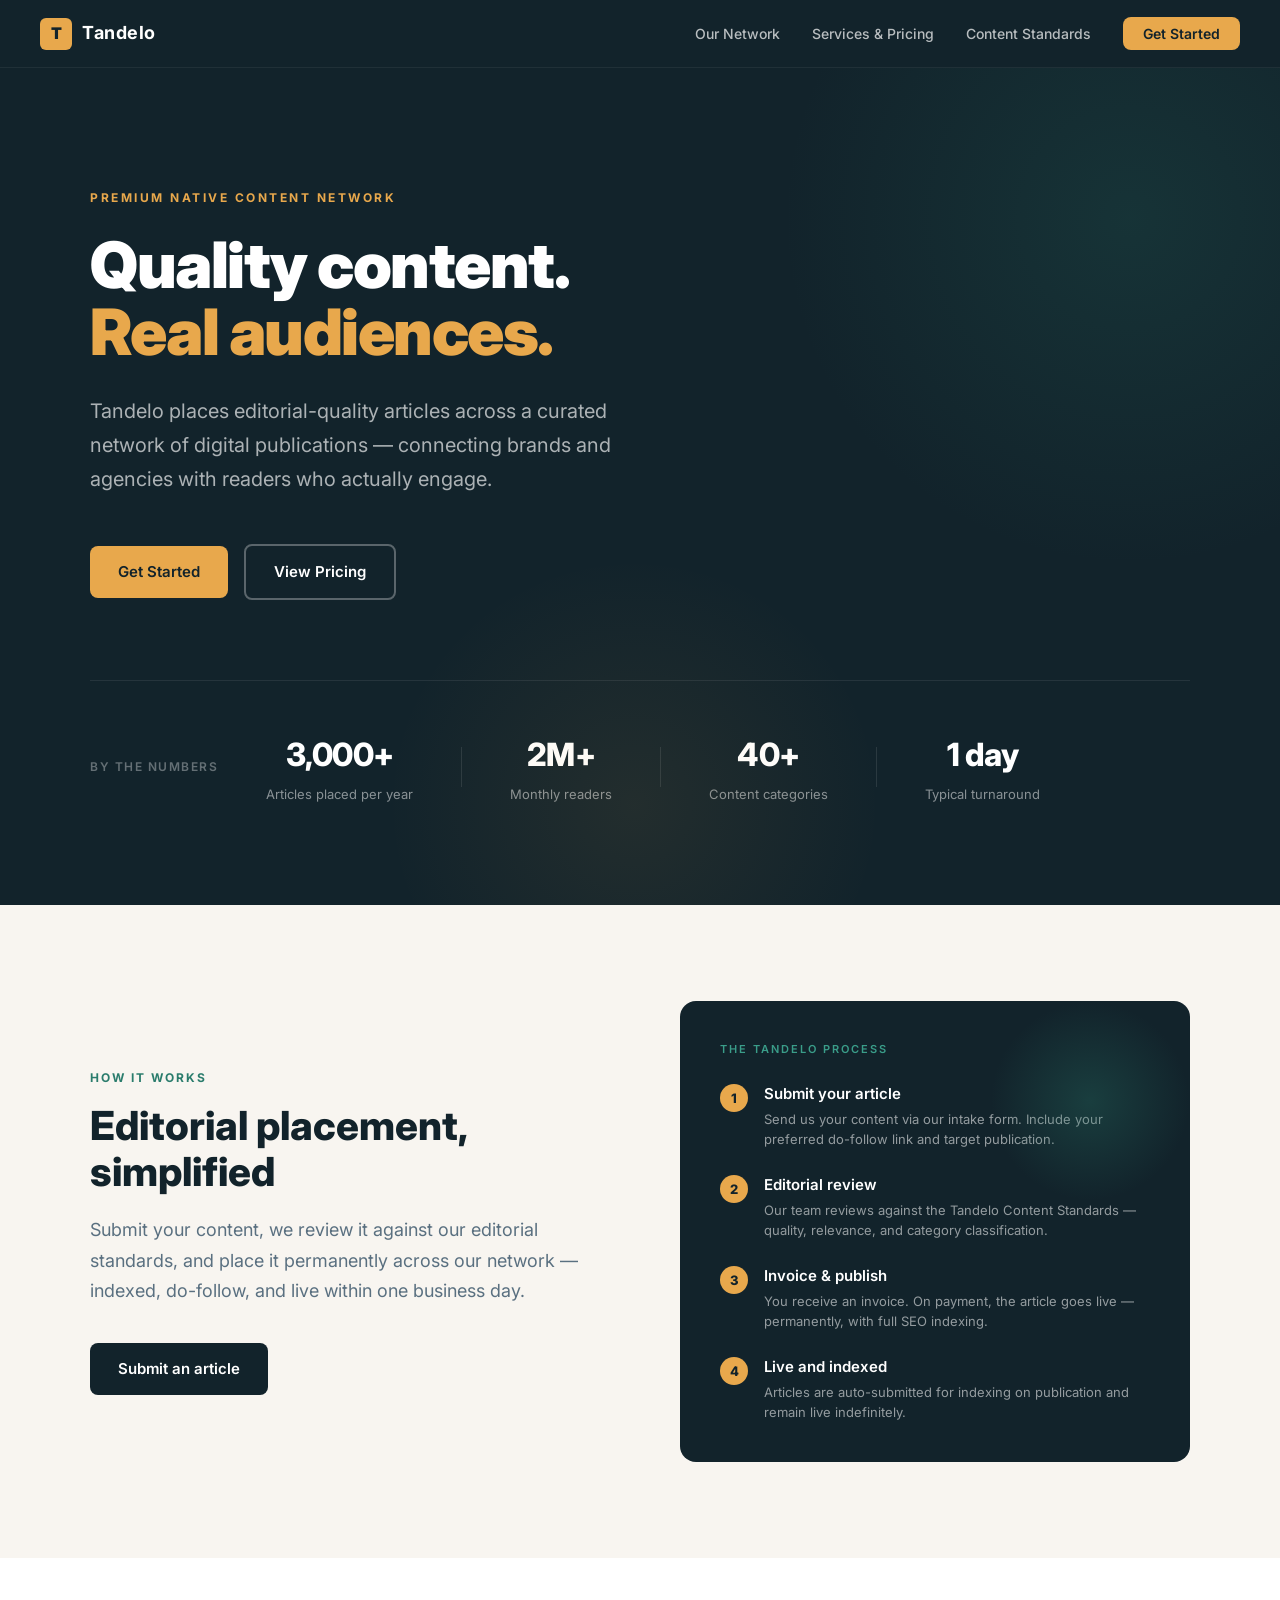
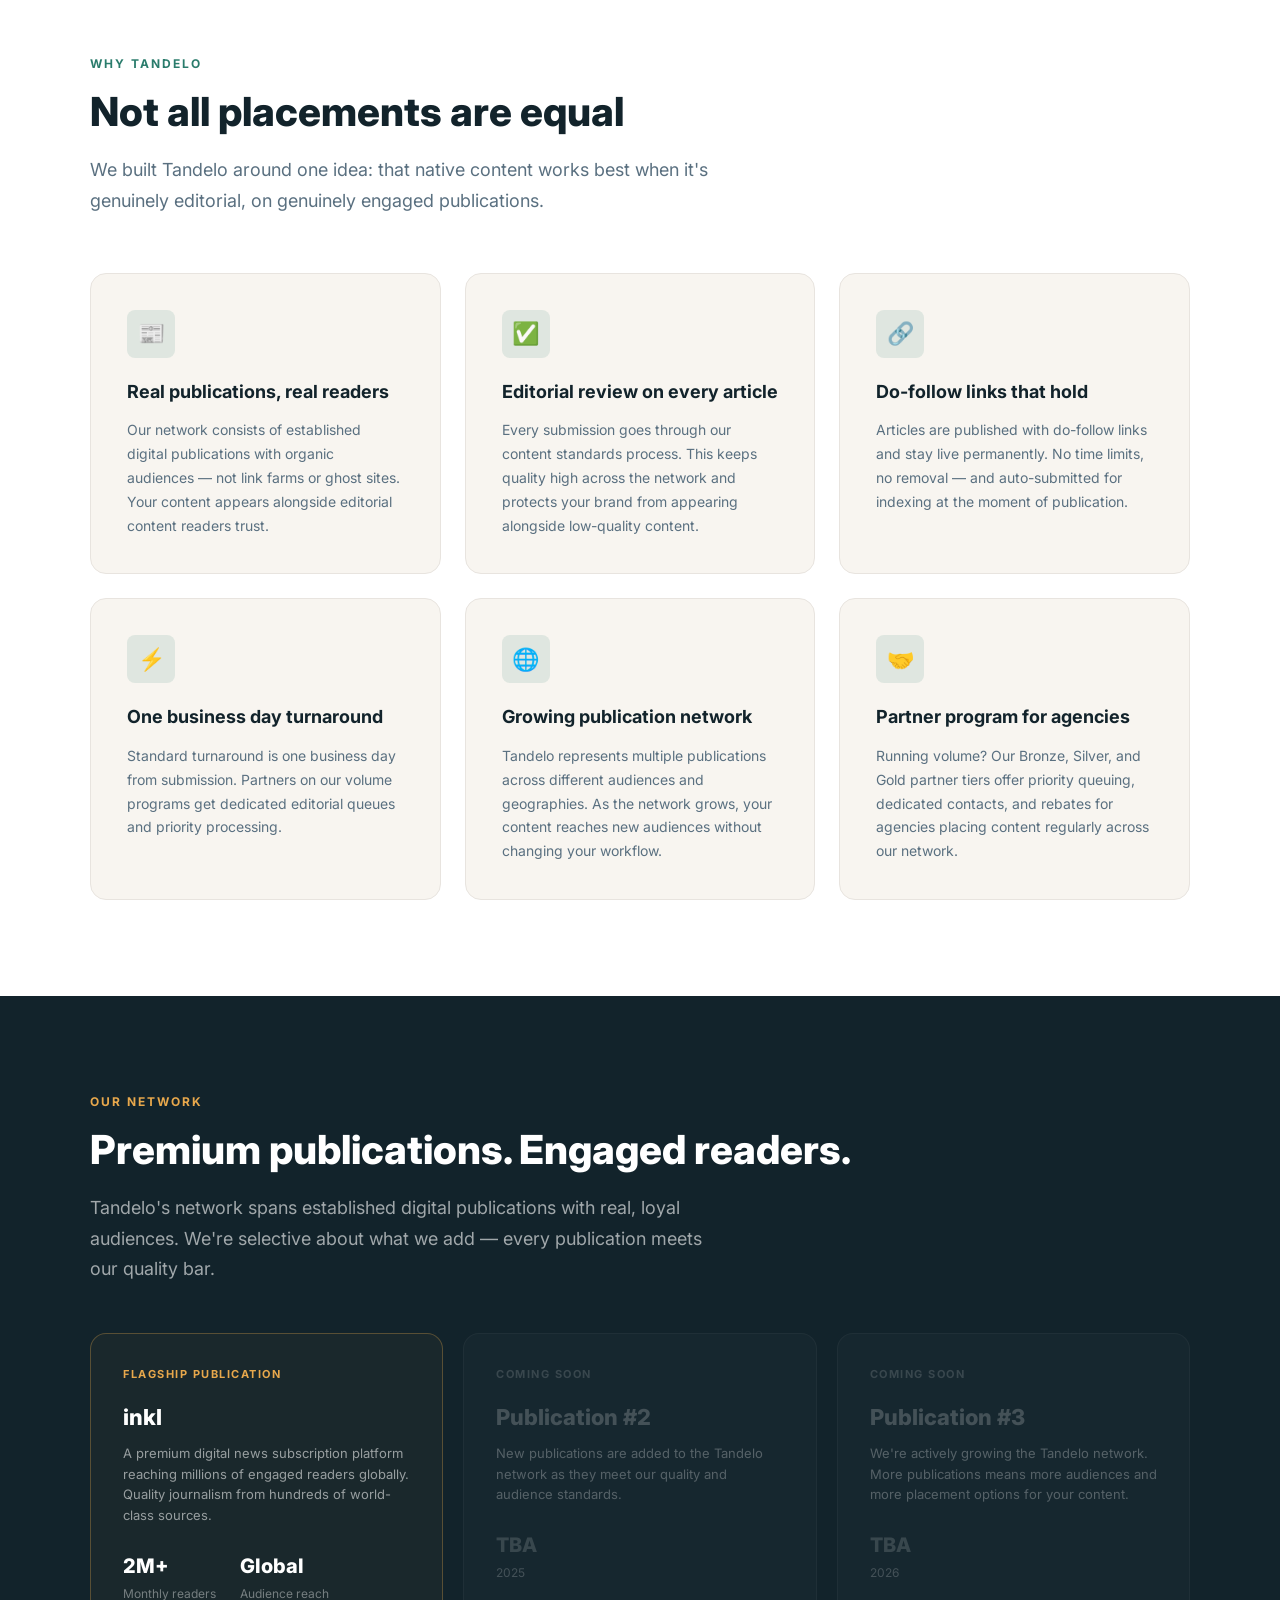
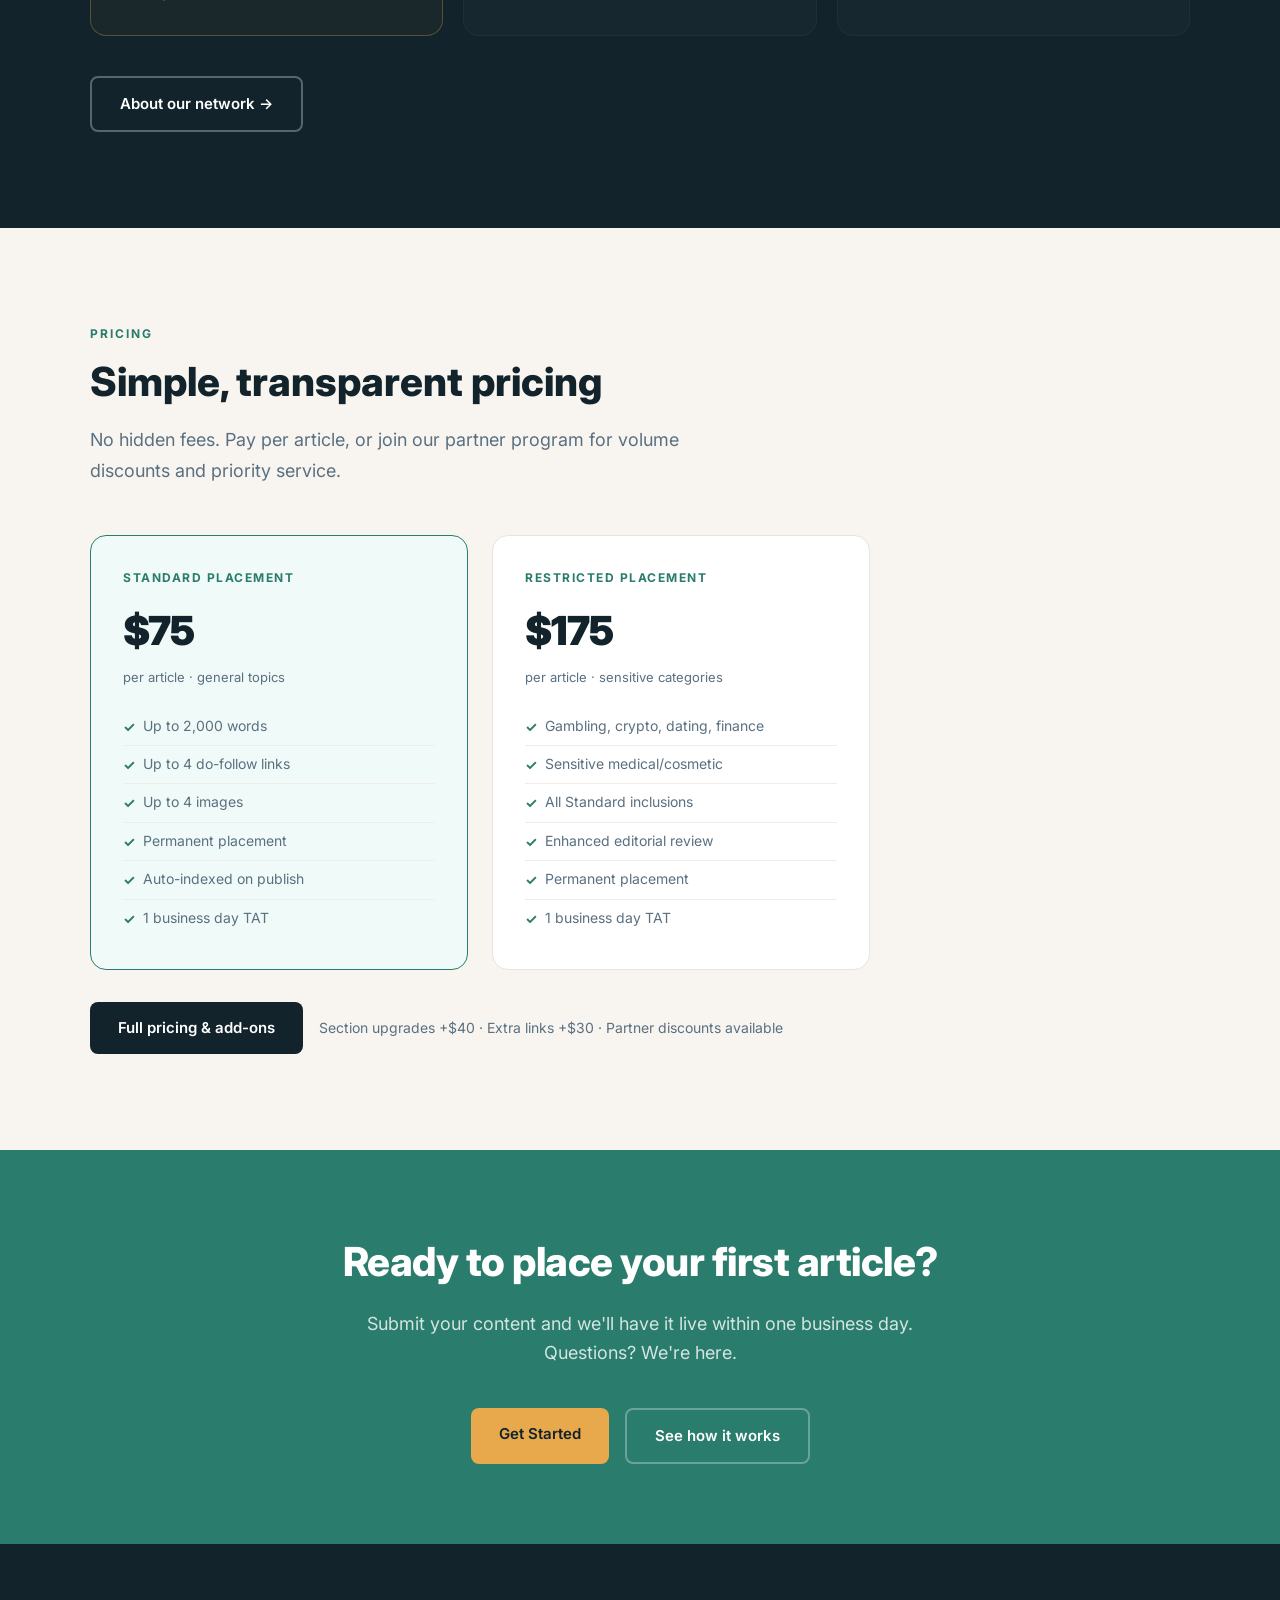
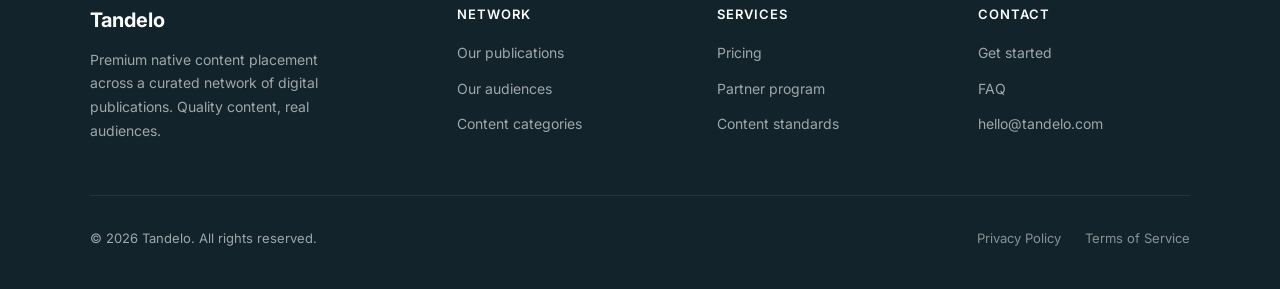
==== index.html @ 4e2fd068 "Initial Tandelo site build" ====
<!DOCTYPE html>
<html lang="en">
<head>
  <meta charset="UTF-8">
  <meta name="viewport" content="width=device-width, initial-scale=1.0">
  <title>Tandelo — Premium Native Content Placement</title>
  <meta name="description" content="Tandelo places quality editorial content across a network of premium digital publications. Reach real, engaged readers.">
  <link rel="stylesheet" href="_shared.css">
  <style>
    /* HERO */
    .hero {
      background: var(--dark);
      padding: 120px 80px 100px;
      position: relative;
      overflow: hidden;
    }
    .hero::before {
      content: '';
      position: absolute;
      top: -200px;
      right: -200px;
      width: 700px;
      height: 700px;
      background: radial-gradient(circle, rgba(42,124,108,0.18) 0%, transparent 70%);
      pointer-events: none;
    }
    .hero::after {
      content: '';
      position: absolute;
      bottom: -150px;
      left: 30%;
      width: 500px;
      height: 500px;
      background: radial-gradient(circle, rgba(232,168,76,0.08) 0%, transparent 70%);
      pointer-events: none;
    }
    .hero-inner {
      max-width: 1100px;
      margin: 0 auto;
      position: relative;
    }
    .hero-label {
      font-size: 12px;
      font-weight: 700;
      text-transform: uppercase;
      letter-spacing: 2.5px;
      color: var(--gold);
      margin-bottom: 24px;
    }
    .hero-headline {
      font-size: 64px;
      font-weight: 900;
      line-height: 1.05;
      color: var(--white);
      max-width: 800px;
      margin-bottom: 28px;
      letter-spacing: -1.5px;
    }
    .hero-headline em {
      font-style: normal;
      color: var(--gold);
    }
    .hero-sub {
      font-size: 20px;
      color: rgba(255,255,255,0.65);
      max-width: 580px;
      line-height: 1.7;
      margin-bottom: 48px;
    }
    .hero-actions {
      display: flex;
      gap: 16px;
      align-items: center;
      flex-wrap: wrap;
    }
    .hero-trust {
      margin-top: 80px;
      padding-top: 48px;
      border-top: 1px solid rgba(255,255,255,0.08);
      display: flex;
      align-items: center;
      gap: 48px;
      flex-wrap: wrap;
    }
    .hero-trust-label {
      font-size: 12px;
      text-transform: uppercase;
      letter-spacing: 1.5px;
      color: rgba(255,255,255,0.35);
      font-weight: 600;
      white-space: nowrap;
    }
    .hero-stat {
      text-align: center;
    }
    .hero-stat-num {
      font-size: 32px;
      font-weight: 800;
      color: var(--white);
      letter-spacing: -0.5px;
    }
    .hero-stat-label {
      font-size: 13px;
      color: rgba(255,255,255,0.5);
      margin-top: 4px;
    }
    .stat-divider {
      width: 1px;
      height: 40px;
      background: rgba(255,255,255,0.1);
    }

    /* PROPOSITION */
    .proposition {
      background: var(--off-white);
      padding: 96px 80px;
    }
    .proposition-inner {
      max-width: 1100px;
      margin: 0 auto;
      display: grid;
      grid-template-columns: 1fr 1fr;
      gap: 80px;
      align-items: center;
    }
    .prop-visual {
      background: var(--dark);
      border-radius: var(--radius-lg);
      padding: 40px;
      position: relative;
      overflow: hidden;
    }
    .prop-visual::before {
      content: '';
      position: absolute;
      top: 0; right: 0;
      width: 200px; height: 200px;
      background: radial-gradient(circle, rgba(42,124,108,0.3) 0%, transparent 70%);
    }
    .prop-visual-label {
      font-size: 11px;
      text-transform: uppercase;
      letter-spacing: 2px;
      color: var(--teal-light);
      font-weight: 600;
      margin-bottom: 24px;
    }
    .prop-step {
      display: flex;
      gap: 16px;
      align-items: flex-start;
      margin-bottom: 24px;
    }
    .prop-step:last-child { margin-bottom: 0; }
    .prop-step-num {
      width: 28px;
      height: 28px;
      background: var(--gold);
      color: var(--dark);
      border-radius: 50%;
      display: flex;
      align-items: center;
      justify-content: center;
      font-size: 13px;
      font-weight: 800;
      flex-shrink: 0;
      margin-top: 2px;
    }
    .prop-step-title {
      font-weight: 600;
      color: var(--white);
      font-size: 15px;
      margin-bottom: 4px;
    }
    .prop-step-desc {
      font-size: 13px;
      color: rgba(255,255,255,0.55);
      line-height: 1.5;
    }

    /* PILLARS */
    .pillars { background: var(--white); padding: 96px 80px; }
    .pillars-inner { max-width: 1100px; margin: 0 auto; }
    .pillars-grid {
      display: grid;
      grid-template-columns: repeat(3, 1fr);
      gap: 24px;
      margin-top: 56px;
    }
    .pillar-card {
      background: var(--off-white);
      border-radius: var(--radius-lg);
      padding: 36px;
      border: 1px solid #e8e4df;
    }
    .pillar-icon {
      width: 48px;
      height: 48px;
      background: rgba(42,124,108,0.12);
      border-radius: var(--radius);
      display: flex;
      align-items: center;
      justify-content: center;
      font-size: 22px;
      margin-bottom: 20px;
    }
    .pillar-title {
      font-weight: 700;
      font-size: 18px;
      color: var(--dark);
      margin-bottom: 12px;
    }
    .pillar-desc {
      font-size: 14px;
      color: var(--text-muted);
      line-height: 1.7;
    }

    /* NETWORK PREVIEW */
    .network-preview { background: var(--dark); padding: 96px 80px; }
    .network-preview-inner { max-width: 1100px; margin: 0 auto; }
    .network-preview .section-title { color: var(--white); }
    .network-preview .section-subtitle { color: rgba(255,255,255,0.6); }
    .network-preview .section-label { color: var(--gold); }
    .pub-cards {
      display: grid;
      grid-template-columns: repeat(3, 1fr);
      gap: 20px;
      margin-top: 48px;
    }
    .pub-card {
      background: rgba(255,255,255,0.04);
      border: 1px solid rgba(255,255,255,0.08);
      border-radius: var(--radius-lg);
      padding: 32px;
      transition: all 0.2s;
    }
    .pub-card:hover {
      background: rgba(255,255,255,0.07);
      border-color: rgba(255,255,255,0.15);
    }
    .pub-card.flagship {
      border-color: rgba(232,168,76,0.3);
      background: rgba(232,168,76,0.04);
    }
    .pub-flag {
      font-size: 11px;
      text-transform: uppercase;
      letter-spacing: 1.5px;
      font-weight: 700;
      color: var(--gold);
      margin-bottom: 16px;
    }
    .pub-name {
      font-size: 22px;
      font-weight: 800;
      color: var(--white);
      margin-bottom: 8px;
    }
    .pub-desc {
      font-size: 13px;
      color: rgba(255,255,255,0.55);
      line-height: 1.6;
      margin-bottom: 24px;
    }
    .pub-stats {
      display: flex;
      gap: 24px;
    }
    .pub-stat-num {
      font-size: 20px;
      font-weight: 800;
      color: var(--white);
    }
    .pub-stat-label {
      font-size: 12px;
      color: rgba(255,255,255,0.4);
      margin-top: 2px;
    }
    .pub-card.coming-soon {
      opacity: 0.5;
      cursor: default;
    }
    .pub-card.coming-soon:hover {
      background: rgba(255,255,255,0.04);
      border-color: rgba(255,255,255,0.08);
    }

    /* PRICING TEASER */
    .pricing-teaser { background: var(--off-white); padding: 96px 80px; }
    .pricing-teaser-inner { max-width: 1100px; margin: 0 auto; }
    .pricing-tiers {
      display: grid;
      grid-template-columns: repeat(2, 1fr);
      gap: 24px;
      margin-top: 48px;
      max-width: 780px;
    }
    .pricing-card {
      background: var(--white);
      border: 1px solid #e8e4df;
      border-radius: var(--radius-lg);
      padding: 32px;
    }
    .pricing-card.featured {
      border-color: var(--teal);
      background: #f0faf8;
    }
    .pricing-card-label {
      font-size: 12px;
      font-weight: 700;
      text-transform: uppercase;
      letter-spacing: 1.5px;
      color: var(--teal);
      margin-bottom: 12px;
    }
    .pricing-card.featured .pricing-card-label { color: var(--teal); }
    .pricing-price {
      font-size: 40px;
      font-weight: 900;
      color: var(--dark);
      letter-spacing: -1px;
      margin-bottom: 4px;
    }
    .pricing-price-note {
      font-size: 13px;
      color: var(--text-muted);
      margin-bottom: 20px;
    }
    .pricing-features { list-style: none; }
    .pricing-features li {
      font-size: 14px;
      color: var(--text-muted);
      padding: 7px 0;
      border-bottom: 1px solid #f0ede8;
      display: flex;
      gap: 8px;
      align-items: flex-start;
    }
    .pricing-features li:last-child { border-bottom: none; }
    .pricing-features li::before {
      content: '✓';
      color: var(--teal);
      font-weight: 700;
      flex-shrink: 0;
      margin-top: 1px;
    }

    /* CTA */
    .cta-band {
      background: var(--teal);
      padding: 80px;
      text-align: center;
    }
    .cta-band-inner { max-width: 640px; margin: 0 auto; }
    .cta-band h2 {
      font-size: 40px;
      font-weight: 800;
      color: var(--white);
      margin-bottom: 16px;
      letter-spacing: -0.5px;
    }
    .cta-band p {
      font-size: 18px;
      color: rgba(255,255,255,0.8);
      margin-bottom: 40px;
      line-height: 1.6;
    }
    .cta-band-actions { display: flex; gap: 16px; justify-content: center; flex-wrap: wrap; }

    @media (max-width: 900px) {
      .hero { padding: 80px 24px 60px; }
      .hero-headline { font-size: 40px; }
      .proposition-inner { grid-template-columns: 1fr; }
      .pillars-grid { grid-template-columns: 1fr; }
      .pub-cards { grid-template-columns: 1fr; }
      .pricing-tiers { grid-template-columns: 1fr; max-width: 100%; }
      .cta-band { padding: 60px 24px; }
      .hero-trust { gap: 24px; }
    }
  </style>
</head>
<body>

<nav>
  <a href="index.html" class="nav-logo">
    <div class="nav-logo-mark">T</div>
    <span class="nav-logo-text">Tandelo</span>
  </a>
  <ul class="nav-links">
    <li><a href="network.html">Our Network</a></li>
    <li><a href="services.html">Services & Pricing</a></li>
    <li><a href="standards.html">Content Standards</a></li>
    <li><a href="contact.html" class="nav-cta">Get Started</a></li>
  </ul>
</nav>

<!-- HERO -->
<section class="hero">
  <div class="hero-inner">
    <div class="hero-label">Premium Native Content Network</div>
    <h1 class="hero-headline">
      Quality content.<br><em>Real audiences.</em>
    </h1>
    <p class="hero-sub">
      Tandelo places editorial-quality articles across a curated network of digital publications — connecting brands and agencies with readers who actually engage.
    </p>
    <div class="hero-actions">
      <a href="contact.html" class="btn btn-primary">Get Started</a>
      <a href="services.html" class="btn btn-outline">View Pricing</a>
    </div>

    <div class="hero-trust">
      <span class="hero-trust-label">By the numbers</span>
      <div class="hero-stat">
        <div class="hero-stat-num">3,000+</div>
        <div class="hero-stat-label">Articles placed per year</div>
      </div>
      <div class="stat-divider"></div>
      <div class="hero-stat">
        <div class="hero-stat-num">2M+</div>
        <div class="hero-stat-label">Monthly readers</div>
      </div>
      <div class="stat-divider"></div>
      <div class="hero-stat">
        <div class="hero-stat-num">40+</div>
        <div class="hero-stat-label">Content categories</div>
      </div>
      <div class="stat-divider"></div>
      <div class="hero-stat">
        <div class="hero-stat-num">1 day</div>
        <div class="hero-stat-label">Typical turnaround</div>
      </div>
    </div>
  </div>
</section>

<!-- HOW IT WORKS -->
<section class="proposition">
  <div class="proposition-inner">
    <div>
      <div class="section-label">How it works</div>
      <h2 class="section-title">Editorial placement, simplified</h2>
      <p class="section-subtitle">
        Submit your content, we review it against our editorial standards, and place it permanently across our network — indexed, do-follow, and live within one business day.
      </p>
      <div style="margin-top: 36px;">
        <a href="contact.html" class="btn btn-dark">Submit an article</a>
      </div>
    </div>
    <div class="prop-visual">
      <div class="prop-visual-label">The Tandelo process</div>
      <div class="prop-step">
        <div class="prop-step-num">1</div>
        <div>
          <div class="prop-step-title">Submit your article</div>
          <div class="prop-step-desc">Send us your content via our intake form. Include your preferred do-follow link and target publication.</div>
        </div>
      </div>
      <div class="prop-step">
        <div class="prop-step-num">2</div>
        <div>
          <div class="prop-step-title">Editorial review</div>
          <div class="prop-step-desc">Our team reviews against the Tandelo Content Standards — quality, relevance, and category classification.</div>
        </div>
      </div>
      <div class="prop-step">
        <div class="prop-step-num">3</div>
        <div>
          <div class="prop-step-title">Invoice & publish</div>
          <div class="prop-step-desc">You receive an invoice. On payment, the article goes live — permanently, with full SEO indexing.</div>
        </div>
      </div>
      <div class="prop-step">
        <div class="prop-step-num">4</div>
        <div>
          <div class="prop-step-title">Live and indexed</div>
          <div class="prop-step-desc">Articles are auto-submitted for indexing on publication and remain live indefinitely.</div>
        </div>
      </div>
    </div>
  </div>
</section>

<!-- PILLARS -->
<section class="pillars">
  <div class="pillars-inner">
    <div class="section-label">Why Tandelo</div>
    <h2 class="section-title">Not all placements are equal</h2>
    <p class="section-subtitle">We built Tandelo around one idea: that native content works best when it's genuinely editorial, on genuinely engaged publications.</p>
    <div class="pillars-grid">
      <div class="pillar-card">
        <div class="pillar-icon">📰</div>
        <div class="pillar-title">Real publications, real readers</div>
        <p class="pillar-desc">Our network consists of established digital publications with organic audiences — not link farms or ghost sites. Your content appears alongside editorial content readers trust.</p>
      </div>
      <div class="pillar-card">
        <div class="pillar-icon">✅</div>
        <div class="pillar-title">Editorial review on every article</div>
        <p class="pillar-desc">Every submission goes through our content standards process. This keeps quality high across the network and protects your brand from appearing alongside low-quality content.</p>
      </div>
      <div class="pillar-card">
        <div class="pillar-icon">🔗</div>
        <div class="pillar-title">Do-follow links that hold</div>
        <p class="pillar-desc">Articles are published with do-follow links and stay live permanently. No time limits, no removal — and auto-submitted for indexing at the moment of publication.</p>
      </div>
      <div class="pillar-card">
        <div class="pillar-icon">⚡</div>
        <div class="pillar-title">One business day turnaround</div>
        <p class="pillar-desc">Standard turnaround is one business day from submission. Partners on our volume programs get dedicated editorial queues and priority processing.</p>
      </div>
      <div class="pillar-card">
        <div class="pillar-icon">🌐</div>
        <div class="pillar-title">Growing publication network</div>
        <p class="pillar-desc">Tandelo represents multiple publications across different audiences and geographies. As the network grows, your content reaches new audiences without changing your workflow.</p>
      </div>
      <div class="pillar-card">
        <div class="pillar-icon">🤝</div>
        <div class="pillar-title">Partner program for agencies</div>
        <p class="pillar-desc">Running volume? Our Bronze, Silver, and Gold partner tiers offer priority queuing, dedicated contacts, and rebates for agencies placing content regularly across our network.</p>
      </div>
    </div>
  </div>
</section>

<!-- NETWORK PREVIEW -->
<section class="network-preview">
  <div class="network-preview-inner">
    <div class="section-label">Our Network</div>
    <h2 class="section-title">Premium publications. Engaged readers.</h2>
    <p class="section-subtitle">Tandelo's network spans established digital publications with real, loyal audiences. We're selective about what we add — every publication meets our quality bar.</p>
    <div class="pub-cards">
      <div class="pub-card flagship">
        <div class="pub-flag">Flagship publication</div>
        <div class="pub-name">inkl</div>
        <p class="pub-desc">A premium digital news subscription platform reaching millions of engaged readers globally. Quality journalism from hundreds of world-class sources.</p>
        <div class="pub-stats">
          <div>
            <div class="pub-stat-num">2M+</div>
            <div class="pub-stat-label">Monthly readers</div>
          </div>
          <div>
            <div class="pub-stat-num">Global</div>
            <div class="pub-stat-label">Audience reach</div>
          </div>
        </div>
      </div>
      <div class="pub-card coming-soon">
        <div class="pub-flag" style="color: rgba(255,255,255,0.3);">Coming soon</div>
        <div class="pub-name" style="color: rgba(255,255,255,0.4);">Publication #2</div>
        <p class="pub-desc">New publications are added to the Tandelo network as they meet our quality and audience standards.</p>
        <div class="pub-stats">
          <div>
            <div class="pub-stat-num" style="color: rgba(255,255,255,0.3);">TBA</div>
            <div class="pub-stat-label">2025</div>
          </div>
        </div>
      </div>
      <div class="pub-card coming-soon">
        <div class="pub-flag" style="color: rgba(255,255,255,0.3);">Coming soon</div>
        <div class="pub-name" style="color: rgba(255,255,255,0.4);">Publication #3</div>
        <p class="pub-desc">We're actively growing the Tandelo network. More publications means more audiences and more placement options for your content.</p>
        <div class="pub-stats">
          <div>
            <div class="pub-stat-num" style="color: rgba(255,255,255,0.3);">TBA</div>
            <div class="pub-stat-label">2026</div>
          </div>
        </div>
      </div>
    </div>
    <div style="margin-top: 40px;">
      <a href="network.html" class="btn btn-outline">About our network →</a>
    </div>
  </div>
</section>

<!-- PRICING TEASER -->
<section class="pricing-teaser">
  <div class="pricing-teaser-inner">
    <div class="section-label">Pricing</div>
    <h2 class="section-title">Simple, transparent pricing</h2>
    <p class="section-subtitle">No hidden fees. Pay per article, or join our partner program for volume discounts and priority service.</p>
    <div class="pricing-tiers">
      <div class="pricing-card featured">
        <div class="pricing-card-label">Standard placement</div>
        <div class="pricing-price">$75</div>
        <div class="pricing-price-note">per article · general topics</div>
        <ul class="pricing-features">
          <li>Up to 2,000 words</li>
          <li>Up to 4 do-follow links</li>
          <li>Up to 4 images</li>
          <li>Permanent placement</li>
          <li>Auto-indexed on publish</li>
          <li>1 business day TAT</li>
        </ul>
      </div>
      <div class="pricing-card">
        <div class="pricing-card-label">Restricted placement</div>
        <div class="pricing-price">$175</div>
        <div class="pricing-price-note">per article · sensitive categories</div>
        <ul class="pricing-features">
          <li>Gambling, crypto, dating, finance</li>
          <li>Sensitive medical/cosmetic</li>
          <li>All Standard inclusions</li>
          <li>Enhanced editorial review</li>
          <li>Permanent placement</li>
          <li>1 business day TAT</li>
        </ul>
      </div>
    </div>
    <div style="margin-top: 32px; display: flex; gap: 16px; align-items: center; flex-wrap: wrap;">
      <a href="services.html" class="btn btn-dark">Full pricing & add-ons</a>
      <span style="font-size: 14px; color: var(--text-muted);">Section upgrades +$40 · Extra links +$30 · Partner discounts available</span>
    </div>
  </div>
</section>

<!-- CTA -->
<section class="cta-band">
  <div class="cta-band-inner">
    <h2>Ready to place your first article?</h2>
    <p>Submit your content and we'll have it live within one business day. Questions? We're here.</p>
    <div class="cta-band-actions">
      <a href="contact.html" class="btn btn-primary">Get Started</a>
      <a href="services.html" class="btn btn-outline">See how it works</a>
    </div>
  </div>
</section>

<footer>
  <div class="footer-inner">
    <div>
      <div class="footer-brand-name">Tandelo</div>
      <p class="footer-brand-desc">Premium native content placement across a curated network of digital publications. Quality content, real audiences.</p>
    </div>
    <div class="footer-col">
      <h4>Network</h4>
      <ul>
        <li><a href="network.html">Our publications</a></li>
        <li><a href="network.html#audiences">Our audiences</a></li>
        <li><a href="network.html#categories">Content categories</a></li>
      </ul>
    </div>
    <div class="footer-col">
      <h4>Services</h4>
      <ul>
        <li><a href="services.html">Pricing</a></li>
        <li><a href="services.html#partners">Partner program</a></li>
        <li><a href="standards.html">Content standards</a></li>
      </ul>
    </div>
    <div class="footer-col">
      <h4>Contact</h4>
      <ul>
        <li><a href="contact.html">Get started</a></li>
        <li><a href="contact.html#faq">FAQ</a></li>
        <li><a href="mailto:hello@tandelo.com">hello@tandelo.com</a></li>
      </ul>
    </div>
  </div>
  <div class="footer-bottom">
    <span>© 2026 Tandelo. All rights reserved.</span>
    <div style="display: flex; gap: 24px;">
      <a href="#">Privacy Policy</a>
      <a href="#">Terms of Service</a>
    </div>
  </div>
</footer>

</body>
</html>
---- _shared.css ----
@import url('https://fonts.googleapis.com/css2?family=Inter:wght@300;400;500;600;700;800;900&family=Playfair+Display:wght@700;800&display=swap');

*, *::before, *::after { box-sizing: border-box; margin: 0; padding: 0; }

:root {
  --dark: #12232b;
  --dark-mid: #1e3a47;
  --teal: #2a7c6c;
  --teal-light: #3a9d89;
  --gold: #e8a84c;
  --gold-light: #f5c87a;
  --off-white: #f8f5f0;
  --white: #ffffff;
  --grey-light: #f0ede8;
  --grey-mid: #c8c0b4;
  --text: #12232b;
  --text-muted: #5a7080;
  --radius: 8px;
  --radius-lg: 16px;
}

html { scroll-behavior: smooth; }

body {
  font-family: 'Inter', sans-serif;
  color: var(--text);
  background: var(--white);
  font-size: 16px;
  line-height: 1.6;
  -webkit-font-smoothing: antialiased;
}

/* NAV */
nav {
  position: sticky;
  top: 0;
  z-index: 100;
  background: var(--dark);
  padding: 0 40px;
  display: flex;
  align-items: center;
  justify-content: space-between;
  height: 68px;
  border-bottom: 1px solid rgba(255,255,255,0.06);
}

.nav-logo {
  text-decoration: none;
  display: flex;
  align-items: center;
  gap: 10px;
}

.nav-logo-mark {
  width: 32px;
  height: 32px;
  background: var(--gold);
  border-radius: 6px;
  display: flex;
  align-items: center;
  justify-content: center;
  font-weight: 900;
  font-size: 16px;
  color: var(--dark);
  letter-spacing: -0.5px;
}

.nav-logo-text {
  font-weight: 700;
  font-size: 18px;
  color: var(--white);
  letter-spacing: 0.5px;
}

.nav-links {
  display: flex;
  align-items: center;
  gap: 32px;
  list-style: none;
}

.nav-links a {
  text-decoration: none;
  color: rgba(255,255,255,0.7);
  font-size: 14px;
  font-weight: 500;
  transition: color 0.2s;
}

.nav-links a:hover { color: var(--white); }

.nav-cta {
  background: var(--gold) !important;
  color: var(--dark) !important;
  padding: 8px 20px;
  border-radius: var(--radius);
  font-weight: 600 !important;
  transition: background 0.2s !important;
}

.nav-cta:hover { background: var(--gold-light) !important; }

/* FOOTER */
footer {
  background: var(--dark);
  color: rgba(255,255,255,0.6);
  padding: 60px 80px 40px;
}

.footer-inner {
  max-width: 1100px;
  margin: 0 auto;
  display: grid;
  grid-template-columns: 1.5fr 1fr 1fr 1fr;
  gap: 48px;
  padding-bottom: 48px;
  border-bottom: 1px solid rgba(255,255,255,0.08);
}

.footer-brand-name {
  font-weight: 700;
  font-size: 20px;
  color: var(--white);
  margin-bottom: 12px;
}

.footer-brand-desc {
  font-size: 14px;
  line-height: 1.7;
  max-width: 260px;
}

.footer-col h4 {
  color: var(--white);
  font-size: 13px;
  font-weight: 600;
  text-transform: uppercase;
  letter-spacing: 1px;
  margin-bottom: 16px;
}

.footer-col ul { list-style: none; }
.footer-col ul li { margin-bottom: 10px; }
.footer-col ul a {
  text-decoration: none;
  color: rgba(255,255,255,0.6);
  font-size: 14px;
  transition: color 0.2s;
}
.footer-col ul a:hover { color: var(--gold); }

.footer-bottom {
  max-width: 1100px;
  margin: 32px auto 0;
  display: flex;
  justify-content: space-between;
  align-items: center;
  font-size: 13px;
}

.footer-bottom a { color: rgba(255,255,255,0.5); text-decoration: none; }
.footer-bottom a:hover { color: var(--gold); }

/* BUTTONS */
.btn {
  display: inline-block;
  padding: 14px 28px;
  border-radius: var(--radius);
  font-weight: 600;
  font-size: 15px;
  text-decoration: none;
  transition: all 0.2s;
  cursor: pointer;
  border: none;
}

.btn-primary {
  background: var(--gold);
  color: var(--dark);
}
.btn-primary:hover { background: var(--gold-light); transform: translateY(-1px); }

.btn-outline {
  background: transparent;
  color: var(--white);
  border: 2px solid rgba(255,255,255,0.3);
}
.btn-outline:hover { border-color: var(--white); background: rgba(255,255,255,0.05); }

.btn-dark {
  background: var(--dark);
  color: var(--white);
}
.btn-dark:hover { background: var(--dark-mid); }

/* SECTIONS */
.section { padding: 96px 80px; }
.section-inner { max-width: 1100px; margin: 0 auto; }

.section-label {
  font-size: 12px;
  font-weight: 700;
  text-transform: uppercase;
  letter-spacing: 2px;
  color: var(--teal);
  margin-bottom: 16px;
}

.section-title {
  font-size: 40px;
  font-weight: 800;
  line-height: 1.15;
  color: var(--dark);
  margin-bottom: 20px;
}

.section-subtitle {
  font-size: 18px;
  color: var(--text-muted);
  line-height: 1.7;
  max-width: 640px;
}

/* TAGS */
.tag {
  display: inline-block;
  padding: 4px 12px;
  border-radius: 99px;
  font-size: 12px;
  font-weight: 600;
  background: rgba(42,124,108,0.12);
  color: var(--teal);
}

/* CARDS */
.card {
  background: var(--white);
  border: 1px solid #e8e4df;
  border-radius: var(--radius-lg);
  padding: 32px;
}

/* RESPONSIVE */
@media (max-width: 768px) {
  nav { padding: 0 20px; }
  .nav-links { display: none; }
  .section { padding: 60px 24px; }
  footer { padding: 48px 24px 32px; }
  .footer-inner { grid-template-columns: 1fr; gap: 32px; }
  .footer-bottom { flex-direction: column; gap: 12px; }
}
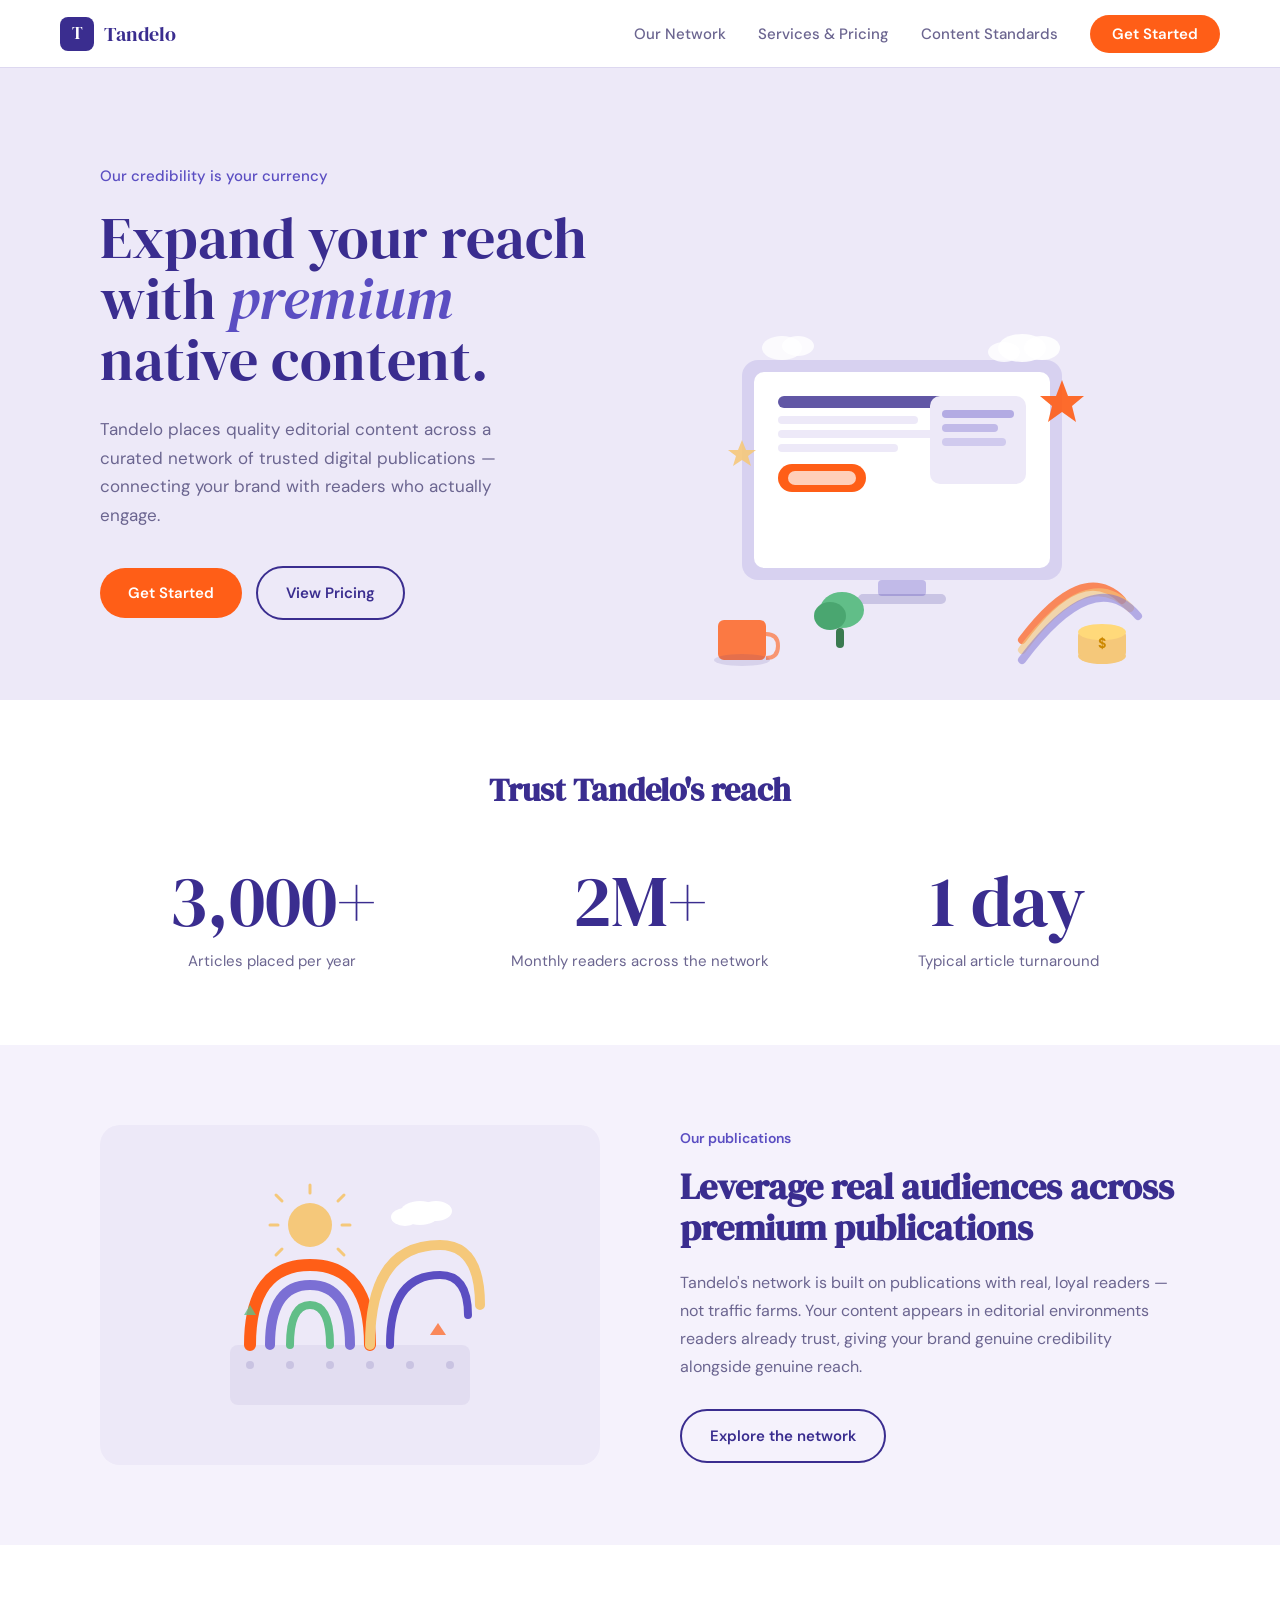
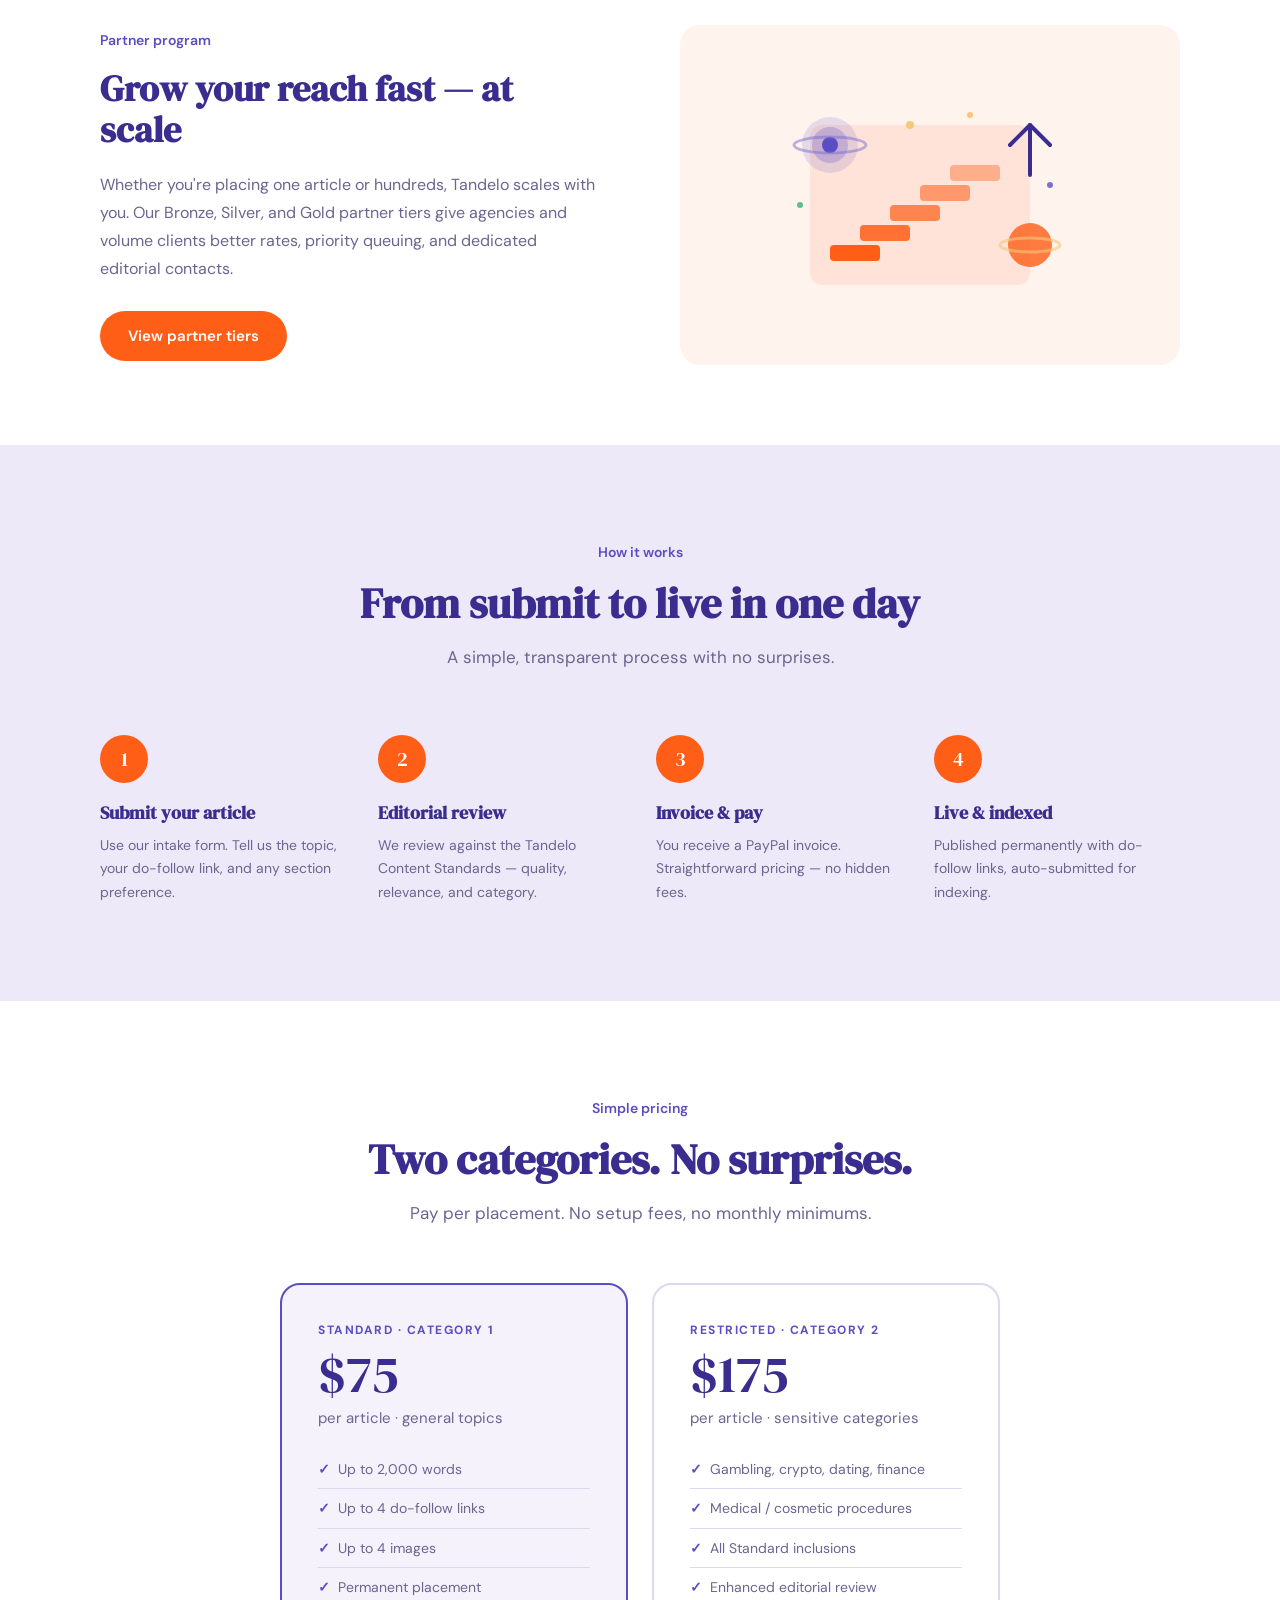
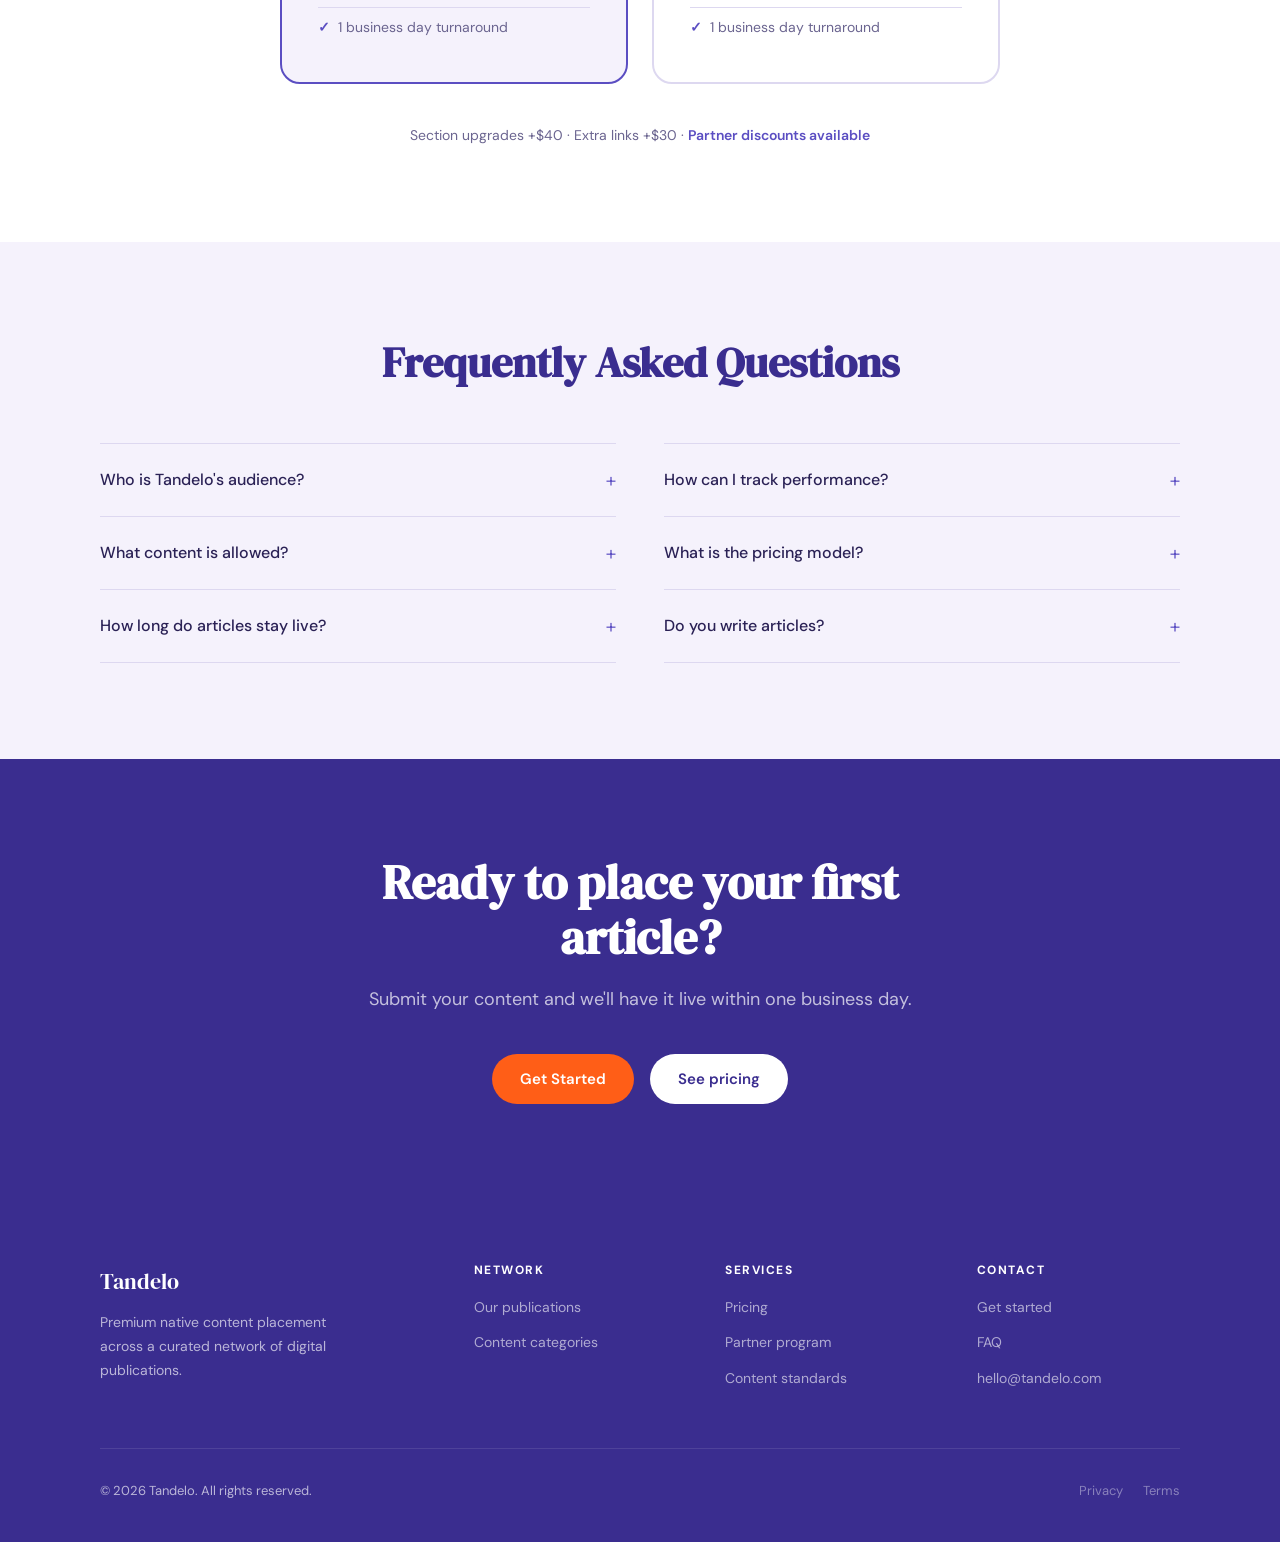
==== commit 20c2345e: "Redesign: purple/lavender brand, serif headings, illustrations, FAQ accordion" ====
--- a/index.html
+++ b/index.html
@@ -5,379 +5,177 @@
   <meta name="viewport" content="width=device-width, initial-scale=1.0">
   <title>Tandelo — Premium Native Content Placement</title>
   <meta name="description" content="Tandelo places quality editorial content across a network of premium digital publications. Reach real, engaged readers.">
-  <link rel="stylesheet" href="_shared.css">
+  <link rel="stylesheet" href="shared.css">
   <style>
-    /* HERO */
-    .hero {
-      background: var(--dark);
-      padding: 120px 80px 100px;
-      position: relative;
-      overflow: hidden;
-    }
-    .hero::before {
-      content: '';
-      position: absolute;
-      top: -200px;
-      right: -200px;
-      width: 700px;
-      height: 700px;
-      background: radial-gradient(circle, rgba(42,124,108,0.18) 0%, transparent 70%);
-      pointer-events: none;
-    }
-    .hero::after {
-      content: '';
-      position: absolute;
-      bottom: -150px;
-      left: 30%;
-      width: 500px;
-      height: 500px;
-      background: radial-gradient(circle, rgba(232,168,76,0.08) 0%, transparent 70%);
-      pointer-events: none;
-    }
-    .hero-inner {
-      max-width: 1100px;
-      margin: 0 auto;
-      position: relative;
-    }
-    .hero-label {
-      font-size: 12px;
-      font-weight: 700;
-      text-transform: uppercase;
-      letter-spacing: 2.5px;
-      color: var(--gold);
-      margin-bottom: 24px;
-    }
-    .hero-headline {
-      font-size: 64px;
-      font-weight: 900;
-      line-height: 1.05;
-      color: var(--white);
-      max-width: 800px;
-      margin-bottom: 28px;
-      letter-spacing: -1.5px;
-    }
-    .hero-headline em {
-      font-style: normal;
-      color: var(--gold);
-    }
-    .hero-sub {
-      font-size: 20px;
-      color: rgba(255,255,255,0.65);
-      max-width: 580px;
-      line-height: 1.7;
-      margin-bottom: 48px;
-    }
-    .hero-actions {
-      display: flex;
-      gap: 16px;
-      align-items: center;
-      flex-wrap: wrap;
-    }
-    .hero-trust {
-      margin-top: 80px;
-      padding-top: 48px;
-      border-top: 1px solid rgba(255,255,255,0.08);
-      display: flex;
-      align-items: center;
-      gap: 48px;
-      flex-wrap: wrap;
-    }
-    .hero-trust-label {
-      font-size: 12px;
-      text-transform: uppercase;
-      letter-spacing: 1.5px;
-      color: rgba(255,255,255,0.35);
-      font-weight: 600;
-      white-space: nowrap;
-    }
-    .hero-stat {
-      text-align: center;
-    }
-    .hero-stat-num {
-      font-size: 32px;
-      font-weight: 800;
-      color: var(--white);
-      letter-spacing: -0.5px;
-    }
-    .hero-stat-label {
-      font-size: 13px;
-      color: rgba(255,255,255,0.5);
-      margin-top: 4px;
-    }
-    .stat-divider {
-      width: 1px;
-      height: 40px;
-      background: rgba(255,255,255,0.1);
-    }
-
-    /* PROPOSITION */
-    .proposition {
-      background: var(--off-white);
-      padding: 96px 80px;
-    }
-    .proposition-inner {
-      max-width: 1100px;
-      margin: 0 auto;
-      display: grid;
-      grid-template-columns: 1fr 1fr;
-      gap: 80px;
-      align-items: center;
-    }
-    .prop-visual {
-      background: var(--dark);
-      border-radius: var(--radius-lg);
-      padding: 40px;
-      position: relative;
-      overflow: hidden;
-    }
-    .prop-visual::before {
-      content: '';
-      position: absolute;
-      top: 0; right: 0;
-      width: 200px; height: 200px;
-      background: radial-gradient(circle, rgba(42,124,108,0.3) 0%, transparent 70%);
-    }
-    .prop-visual-label {
-      font-size: 11px;
-      text-transform: uppercase;
-      letter-spacing: 2px;
-      color: var(--teal-light);
-      font-weight: 600;
-      margin-bottom: 24px;
-    }
-    .prop-step {
-      display: flex;
-      gap: 16px;
-      align-items: flex-start;
-      margin-bottom: 24px;
-    }
-    .prop-step:last-child { margin-bottom: 0; }
-    .prop-step-num {
-      width: 28px;
-      height: 28px;
-      background: var(--gold);
-      color: var(--dark);
-      border-radius: 50%;
-      display: flex;
-      align-items: center;
-      justify-content: center;
-      font-size: 13px;
-      font-weight: 800;
-      flex-shrink: 0;
-      margin-top: 2px;
-    }
-    .prop-step-title {
-      font-weight: 600;
-      color: var(--white);
-      font-size: 15px;
-      margin-bottom: 4px;
-    }
-    .prop-step-desc {
-      font-size: 13px;
-      color: rgba(255,255,255,0.55);
-      line-height: 1.5;
-    }
-
-    /* PILLARS */
-    .pillars { background: var(--white); padding: 96px 80px; }
-    .pillars-inner { max-width: 1100px; margin: 0 auto; }
-    .pillars-grid {
-      display: grid;
-      grid-template-columns: repeat(3, 1fr);
-      gap: 24px;
-      margin-top: 56px;
-    }
-    .pillar-card {
-      background: var(--off-white);
-      border-radius: var(--radius-lg);
-      padding: 36px;
-      border: 1px solid #e8e4df;
-    }
-    .pillar-icon {
-      width: 48px;
-      height: 48px;
-      background: rgba(42,124,108,0.12);
-      border-radius: var(--radius);
-      display: flex;
-      align-items: center;
-      justify-content: center;
-      font-size: 22px;
-      margin-bottom: 20px;
-    }
-    .pillar-title {
-      font-weight: 700;
-      font-size: 18px;
-      color: var(--dark);
-      margin-bottom: 12px;
-    }
-    .pillar-desc {
-      font-size: 14px;
-      color: var(--text-muted);
-      line-height: 1.7;
-    }
-
-    /* NETWORK PREVIEW */
-    .network-preview { background: var(--dark); padding: 96px 80px; }
-    .network-preview-inner { max-width: 1100px; margin: 0 auto; }
-    .network-preview .section-title { color: var(--white); }
-    .network-preview .section-subtitle { color: rgba(255,255,255,0.6); }
-    .network-preview .section-label { color: var(--gold); }
-    .pub-cards {
-      display: grid;
-      grid-template-columns: repeat(3, 1fr);
-      gap: 20px;
-      margin-top: 48px;
-    }
-    .pub-card {
-      background: rgba(255,255,255,0.04);
-      border: 1px solid rgba(255,255,255,0.08);
-      border-radius: var(--radius-lg);
-      padding: 32px;
-      transition: all 0.2s;
-    }
-    .pub-card:hover {
-      background: rgba(255,255,255,0.07);
-      border-color: rgba(255,255,255,0.15);
-    }
-    .pub-card.flagship {
-      border-color: rgba(232,168,76,0.3);
-      background: rgba(232,168,76,0.04);
-    }
-    .pub-flag {
-      font-size: 11px;
-      text-transform: uppercase;
-      letter-spacing: 1.5px;
-      font-weight: 700;
-      color: var(--gold);
-      margin-bottom: 16px;
-    }
-    .pub-name {
-      font-size: 22px;
-      font-weight: 800;
-      color: var(--white);
-      margin-bottom: 8px;
-    }
-    .pub-desc {
-      font-size: 13px;
-      color: rgba(255,255,255,0.55);
-      line-height: 1.6;
-      margin-bottom: 24px;
-    }
-    .pub-stats {
-      display: flex;
-      gap: 24px;
-    }
-    .pub-stat-num {
-      font-size: 20px;
-      font-weight: 800;
-      color: var(--white);
-    }
-    .pub-stat-label {
-      font-size: 12px;
-      color: rgba(255,255,255,0.4);
-      margin-top: 2px;
-    }
-    .pub-card.coming-soon {
-      opacity: 0.5;
-      cursor: default;
-    }
-    .pub-card.coming-soon:hover {
-      background: rgba(255,255,255,0.04);
-      border-color: rgba(255,255,255,0.08);
-    }
-
-    /* PRICING TEASER */
-    .pricing-teaser { background: var(--off-white); padding: 96px 80px; }
-    .pricing-teaser-inner { max-width: 1100px; margin: 0 auto; }
-    .pricing-tiers {
-      display: grid;
-      grid-template-columns: repeat(2, 1fr);
-      gap: 24px;
-      margin-top: 48px;
-      max-width: 780px;
-    }
-    .pricing-card {
-      background: var(--white);
-      border: 1px solid #e8e4df;
-      border-radius: var(--radius-lg);
-      padding: 32px;
-    }
-    .pricing-card.featured {
-      border-color: var(--teal);
-      background: #f0faf8;
-    }
-    .pricing-card-label {
-      font-size: 12px;
-      font-weight: 700;
-      text-transform: uppercase;
-      letter-spacing: 1.5px;
-      color: var(--teal);
-      margin-bottom: 12px;
-    }
-    .pricing-card.featured .pricing-card-label { color: var(--teal); }
-    .pricing-price {
-      font-size: 40px;
-      font-weight: 900;
-      color: var(--dark);
-      letter-spacing: -1px;
-      margin-bottom: 4px;
-    }
-    .pricing-price-note {
-      font-size: 13px;
-      color: var(--text-muted);
-      margin-bottom: 20px;
-    }
-    .pricing-features { list-style: none; }
-    .pricing-features li {
-      font-size: 14px;
-      color: var(--text-muted);
-      padding: 7px 0;
-      border-bottom: 1px solid #f0ede8;
-      display: flex;
-      gap: 8px;
-      align-items: flex-start;
-    }
-    .pricing-features li:last-child { border-bottom: none; }
-    .pricing-features li::before {
-      content: '✓';
-      color: var(--teal);
-      font-weight: 700;
-      flex-shrink: 0;
-      margin-top: 1px;
-    }
-
-    /* CTA */
-    .cta-band {
-      background: var(--teal);
-      padding: 80px;
-      text-align: center;
-    }
-    .cta-band-inner { max-width: 640px; margin: 0 auto; }
-    .cta-band h2 {
-      font-size: 40px;
-      font-weight: 800;
-      color: var(--white);
-      margin-bottom: 16px;
-      letter-spacing: -0.5px;
-    }
-    .cta-band p {
-      font-size: 18px;
-      color: rgba(255,255,255,0.8);
-      margin-bottom: 40px;
-      line-height: 1.6;
-    }
-    .cta-band-actions { display: flex; gap: 16px; justify-content: center; flex-wrap: wrap; }
-
-    @media (max-width: 900px) {
-      .hero { padding: 80px 24px 60px; }
-      .hero-headline { font-size: 40px; }
-      .proposition-inner { grid-template-columns: 1fr; }
-      .pillars-grid { grid-template-columns: 1fr; }
-      .pub-cards { grid-template-columns: 1fr; }
-      .pricing-tiers { grid-template-columns: 1fr; max-width: 100%; }
-      .cta-band { padding: 60px 24px; }
-      .hero-trust { gap: 24px; }
-    }
+
+  /* ── HERO ── */
+  .hero {
+    background: var(--purple-pale);
+    padding: 96px 60px 0;
+    overflow: hidden;
+  }
+  .hero-inner {
+    max-width: 1080px; margin: 0 auto;
+    display: grid; grid-template-columns: 1fr 1fr;
+    gap: 48px; align-items: flex-end;
+  }
+  .hero-content { padding-bottom: 80px; }
+  .hero-eyebrow { font-size: 15px; color: var(--purple-mid); margin-bottom: 20px; font-weight: 500; }
+  .hero-headline {
+    font-size: 58px; font-weight: 400;
+    color: var(--purple-deep); line-height: 1.05;
+    margin-bottom: 24px;
+  }
+  .hero-headline em { font-style: italic; color: var(--purple-mid); }
+  .hero-sub {
+    font-size: 17px; color: var(--text-muted);
+    line-height: 1.7; max-width: 440px; margin-bottom: 36px;
+  }
+  .hero-actions { display: flex; gap: 14px; align-items: center; flex-wrap: wrap; }
+  .hero-visual {
+    display: flex; align-items: flex-end; justify-content: center;
+    position: relative;
+  }
+
+  /* HERO SVG illustration */
+  .hero-illo { width: 100%; max-width: 480px; }
+
+  /* ── STATS ── */
+  .stats-section { background: var(--white); padding: 72px 60px; }
+  .stats-inner { max-width: 1080px; margin: 0 auto; text-align: center; }
+  .stats-title { font-size: 32px; color: var(--purple-deep); margin-bottom: 56px; }
+  .stats-row {
+    display: grid; grid-template-columns: repeat(3, 1fr); gap: 24px;
+  }
+  .stat-num {
+    font-family: 'DM Serif Display', serif;
+    font-size: 72px; color: var(--purple-deep); line-height: 1;
+    margin-bottom: 12px;
+  }
+  .stat-label { font-size: 15px; color: var(--text-muted); }
+
+  /* ── FEATURE ROWS ── */
+  .feature-section { padding: 80px 60px; }
+  .feature-section.lavender { background: var(--purple-paler); }
+  .feature-section.white { background: var(--white); }
+
+  .feature-inner {
+    max-width: 1080px; margin: 0 auto;
+    display: grid; grid-template-columns: 1fr 1fr;
+    gap: 80px; align-items: center;
+  }
+  .feature-inner.reverse { direction: rtl; }
+  .feature-inner.reverse > * { direction: ltr; }
+
+  .feature-illo {
+    background: var(--purple-pale);
+    border-radius: var(--radius-lg);
+    display: flex; align-items: center; justify-content: center;
+    padding: 40px; min-height: 300px;
+  }
+  .feature-illo svg { width: 100%; max-width: 320px; height: auto; }
+
+  .feature-text {}
+  .feature-title { font-size: 36px; margin-bottom: 20px; }
+  .feature-desc { font-size: 16px; color: var(--text-muted); line-height: 1.75; margin-bottom: 28px; }
+
+  /* ── HOW IT WORKS ── */
+  .how-section { background: var(--purple-pale); padding: 96px 60px; text-align: center; }
+  .how-inner { max-width: 1080px; margin: 0 auto; }
+  .how-title { font-size: 42px; margin-bottom: 16px; }
+  .how-sub { font-size: 17px; color: var(--text-muted); margin-bottom: 64px; }
+  .how-steps {
+    display: grid; grid-template-columns: repeat(4, 1fr); gap: 32px;
+    text-align: left;
+  }
+  .how-step {}
+  .step-num {
+    width: 48px; height: 48px;
+    background: var(--orange); border-radius: 50%;
+    display: flex; align-items: center; justify-content: center;
+    font-family: 'DM Serif Display', serif;
+    font-size: 20px; color: var(--white); margin-bottom: 20px;
+  }
+  .step-title { font-size: 18px; color: var(--purple-deep); margin-bottom: 10px; }
+  .step-desc { font-size: 14px; color: var(--text-muted); line-height: 1.7; }
+
+  /* ── PRICING TEASER ── */
+  .pricing-section { background: var(--white); padding: 96px 60px; }
+  .pricing-inner { max-width: 1080px; margin: 0 auto; text-align: center; }
+  .pricing-title { font-size: 42px; margin-bottom: 16px; }
+  .pricing-sub { font-size: 17px; color: var(--text-muted); margin-bottom: 56px; }
+  .pricing-cards {
+    display: grid; grid-template-columns: repeat(2, 1fr); gap: 24px;
+    max-width: 720px; margin: 0 auto 40px;
+    text-align: left;
+  }
+  .p-card {
+    border: 2px solid var(--border); border-radius: var(--radius-lg); padding: 36px;
+    transition: border-color 0.2s, box-shadow 0.2s;
+  }
+  .p-card:hover { border-color: var(--purple-mid); box-shadow: 0 8px 32px rgba(90,78,194,0.1); }
+  .p-card.featured { border-color: var(--purple-mid); background: var(--purple-paler); }
+  .p-type {
+    font-size: 12px; font-weight: 700; text-transform: uppercase;
+    letter-spacing: 1.5px; color: var(--purple-mid); margin-bottom: 8px;
+  }
+  .p-price { font-family: 'DM Serif Display', serif; font-size: 52px; color: var(--purple-deep); line-height: 1; }
+  .p-unit { font-size: 15px; color: var(--text-muted); margin: 6px 0 20px; }
+  .p-features { list-style: none; }
+  .p-features li {
+    font-size: 14px; color: var(--text-muted); padding: 8px 0;
+    border-bottom: 1px solid var(--border); display: flex; gap: 8px;
+  }
+  .p-features li:last-child { border-bottom: none; }
+  .p-features li::before { content: '✓'; color: var(--purple-mid); font-weight: 700; }
+
+  /* ── FAQ ── */
+  .faq-section { background: var(--purple-paler); padding: 96px 60px; }
+  .faq-inner { max-width: 1080px; margin: 0 auto; }
+  .faq-title { font-size: 42px; text-align: center; margin-bottom: 56px; }
+  .faq-grid { display: grid; grid-template-columns: 1fr 1fr; gap: 0 48px; }
+  .faq-col {}
+  .faq-item {
+    border-top: 1px solid var(--border);
+    padding: 0;
+  }
+  .faq-item:last-child { border-bottom: 1px solid var(--border); }
+  .faq-q {
+    display: flex; justify-content: space-between; align-items: center;
+    padding: 20px 0; cursor: pointer;
+    font-size: 16px; font-weight: 500; color: var(--text);
+    list-style: none; transition: color 0.2s;
+    user-select: none;
+  }
+  .faq-q:hover { color: var(--purple-deep); }
+  .faq-q .faq-icon { color: var(--purple-mid); font-size: 20px; font-weight: 300; transition: transform 0.2s; flex-shrink: 0; margin-left: 12px; }
+  details[open] .faq-icon { transform: rotate(45deg); }
+  .faq-a {
+    font-size: 14px; color: var(--text-muted); line-height: 1.75;
+    padding-bottom: 20px; padding-right: 32px;
+  }
+
+  /* ── CTA ── */
+  .cta-section { background: var(--purple-deep); padding: 96px 60px; text-align: center; }
+  .cta-inner { max-width: 600px; margin: 0 auto; }
+  .cta-title { font-size: 48px; color: var(--white); margin-bottom: 20px; }
+  .cta-sub { font-size: 18px; color: rgba(255,255,255,0.7); margin-bottom: 40px; line-height: 1.6; }
+  .cta-actions { display: flex; gap: 16px; justify-content: center; flex-wrap: wrap; }
+
+  @media (max-width: 860px) {
+    .hero { padding: 60px 24px 0; }
+    .hero-inner { grid-template-columns: 1fr; }
+    .hero-visual { display: none; }
+    .hero-headline { font-size: 38px; }
+    .stats-row { grid-template-columns: 1fr; }
+    .feature-inner, .feature-inner.reverse { grid-template-columns: 1fr; direction: ltr; }
+    .feature-illo { min-height: 200px; }
+    .how-steps { grid-template-columns: 1fr 1fr; }
+    .pricing-cards { grid-template-columns: 1fr; max-width: 100%; }
+    .faq-grid { grid-template-columns: 1fr; }
+    .how-section, .faq-section, .cta-section, .stats-section { padding: 60px 24px; }
+    .pricing-section, .feature-section { padding: 60px 24px; }
+  }
   </style>
 </head>
 <body>
@@ -398,231 +196,294 @@
 <!-- HERO -->
 <section class="hero">
   <div class="hero-inner">
-    <div class="hero-label">Premium Native Content Network</div>
-    <h1 class="hero-headline">
-      Quality content.<br><em>Real audiences.</em>
-    </h1>
-    <p class="hero-sub">
-      Tandelo places editorial-quality articles across a curated network of digital publications — connecting brands and agencies with readers who actually engage.
-    </p>
-    <div class="hero-actions">
-      <a href="contact.html" class="btn btn-primary">Get Started</a>
-      <a href="services.html" class="btn btn-outline">View Pricing</a>
-    </div>
-
-    <div class="hero-trust">
-      <span class="hero-trust-label">By the numbers</span>
-      <div class="hero-stat">
-        <div class="hero-stat-num">3,000+</div>
-        <div class="hero-stat-label">Articles placed per year</div>
-      </div>
-      <div class="stat-divider"></div>
-      <div class="hero-stat">
-        <div class="hero-stat-num">2M+</div>
-        <div class="hero-stat-label">Monthly readers</div>
-      </div>
-      <div class="stat-divider"></div>
-      <div class="hero-stat">
-        <div class="hero-stat-num">40+</div>
-        <div class="hero-stat-label">Content categories</div>
-      </div>
-      <div class="stat-divider"></div>
-      <div class="hero-stat">
-        <div class="hero-stat-num">1 day</div>
-        <div class="hero-stat-label">Typical turnaround</div>
-      </div>
+    <div class="hero-content">
+      <div class="hero-eyebrow">Our credibility is your currency</div>
+      <h1 class="hero-headline">Expand your reach<br>with <em>premium</em><br>native content.</h1>
+      <p class="hero-sub">Tandelo places quality editorial content across a curated network of trusted digital publications — connecting your brand with readers who actually engage.</p>
+      <div class="hero-actions">
+        <a href="contact.html" class="btn btn-orange">Get Started</a>
+        <a href="services.html" class="btn btn-outline-purple">View Pricing</a>
+      </div>
+    </div>
+    <div class="hero-visual">
+      <!-- Hero illustration: colorful isometric content/reach scene -->
+      <svg class="hero-illo" viewBox="0 0 480 400" fill="none" xmlns="http://www.w3.org/2000/svg">
+        <!-- Screen/monitor base -->
+        <rect x="60" y="60" width="320" height="220" rx="16" fill="#5b4ec2" opacity="0.15"/>
+        <rect x="72" y="72" width="296" height="196" rx="10" fill="white"/>
+        <!-- Screen content lines -->
+        <rect x="96" y="96" width="180" height="12" rx="6" fill="#3a2d8f" opacity="0.8"/>
+        <rect x="96" y="116" width="140" height="8" rx="4" fill="#ede9f8"/>
+        <rect x="96" y="130" width="160" height="8" rx="4" fill="#ede9f8"/>
+        <rect x="96" y="144" width="120" height="8" rx="4" fill="#ede9f8"/>
+        <!-- Orange CTA on screen -->
+        <rect x="96" y="164" width="88" height="28" rx="14" fill="#ff5e17"/>
+        <rect x="106" y="171" width="68" height="14" rx="7" fill="white" opacity="0.7"/>
+        <!-- Right content block on screen -->
+        <rect x="248" y="96" width="96" height="88" rx="10" fill="#ede9f8"/>
+        <rect x="260" y="110" width="72" height="8" rx="4" fill="#5b4ec2" opacity="0.4"/>
+        <rect x="260" y="124" width="56" height="8" rx="4" fill="#5b4ec2" opacity="0.3"/>
+        <rect x="260" y="138" width="64" height="8" rx="4" fill="#5b4ec2" opacity="0.2"/>
+        <!-- Stand -->
+        <rect x="196" y="280" width="48" height="16" rx="4" fill="#5b4ec2" opacity="0.3"/>
+        <rect x="176" y="294" width="88" height="10" rx="5" fill="#3a2d8f" opacity="0.2"/>
+        <!-- Floating elements -->
+        <!-- Star 1 -->
+        <polygon points="380,80 386,96 402,96 390,106 394,122 380,112 366,122 370,106 358,96 374,96" fill="#ff5e17" opacity="0.9"/>
+        <!-- Star 2 small -->
+        <polygon points="60,140 64,150 74,150 66,156 69,166 60,160 51,166 54,156 46,150 56,150" fill="#f5c87a" opacity="0.9"/>
+        <!-- Cloud 1 -->
+        <ellipse cx="340" cy="48" rx="24" ry="14" fill="white" opacity="0.9"/>
+        <ellipse cx="360" cy="48" rx="18" ry="12" fill="white" opacity="0.9"/>
+        <ellipse cx="322" cy="52" rx="16" ry="10" fill="white" opacity="0.8"/>
+        <!-- Cloud 2 -->
+        <ellipse cx="100" cy="48" rx="20" ry="12" fill="white" opacity="0.8"/>
+        <ellipse cx="116" cy="46" rx="16" ry="10" fill="white" opacity="0.8"/>
+        <!-- Rainbow arc -->
+        <path d="M 340 340 Q 400 260 440 300" stroke="#ff5e17" stroke-width="8" fill="none" stroke-linecap="round" opacity="0.7"/>
+        <path d="M 340 350 Q 406 262 448 308" stroke="#f5c87a" stroke-width="8" fill="none" stroke-linecap="round" opacity="0.6"/>
+        <path d="M 340 360 Q 412 264 456 316" stroke="#7b6fd4" stroke-width="8" fill="none" stroke-linecap="round" opacity="0.5"/>
+        <!-- Coffee cup -->
+        <rect x="36" y="320" width="48" height="40" rx="6" fill="#ff5e17" opacity="0.8"/>
+        <path d="M 84 334 Q 96 334 96 346 Q 96 358 84 358" stroke="#ff5e17" stroke-width="4" fill="none" opacity="0.6"/>
+        <ellipse cx="60" cy="360" rx="28" ry="6" fill="#3a2d8f" opacity="0.12"/>
+        <!-- Coin stack -->
+        <ellipse cx="420" cy="356" rx="24" ry="8" fill="#f5c87a"/>
+        <rect x="396" y="332" width="48" height="24" rx="4" fill="#f5c87a"/>
+        <ellipse cx="420" cy="332" rx="24" ry="8" fill="#ffd97a"/>
+        <text x="420" y="348" text-anchor="middle" font-size="14" fill="#cc8800" font-weight="bold">$</text>
+        <!-- Trees/plants -->
+        <ellipse cx="160" cy="310" rx="22" ry="18" fill="#61be88"/>
+        <ellipse cx="148" cy="316" rx="16" ry="14" fill="#4aa670"/>
+        <rect x="154" y="328" width="8" height="20" rx="4" fill="#3a7a50"/>
+      </svg>
+    </div>
+  </div>
+</section>
+
+<!-- STATS -->
+<section class="stats-section">
+  <div class="stats-inner">
+    <h2 class="stats-title">Trust Tandelo's reach</h2>
+    <div class="stats-row">
+      <div>
+        <div class="stat-num">3,000+</div>
+        <div class="stat-label">Articles placed per year</div>
+      </div>
+      <div>
+        <div class="stat-num">2M+</div>
+        <div class="stat-label">Monthly readers across the network</div>
+      </div>
+      <div>
+        <div class="stat-num">1 day</div>
+        <div class="stat-label">Typical article turnaround</div>
+      </div>
+    </div>
+  </div>
+</section>
+
+<!-- FEATURE 1 -->
+<section class="feature-section lavender">
+  <div class="feature-inner">
+    <div class="feature-illo">
+      <svg viewBox="0 0 320 260" fill="none" xmlns="http://www.w3.org/2000/svg">
+        <!-- Abstract audience/data illustration: colorful arch maze -->
+        <rect x="40" y="180" width="240" height="60" rx="8" fill="#3a2d8f" opacity="0.06"/>
+        <!-- Arches -->
+        <path d="M 60 180 Q 60 100 120 100 Q 180 100 180 180" stroke="#ff5e17" stroke-width="12" fill="none" stroke-linecap="round"/>
+        <path d="M 80 180 Q 80 120 120 120 Q 160 120 160 180" stroke="#7b6fd4" stroke-width="10" fill="none" stroke-linecap="round"/>
+        <path d="M 100 180 Q 100 140 120 140 Q 140 140 140 180" stroke="#61be88" stroke-width="8" fill="none" stroke-linecap="round"/>
+        <!-- Second set of arches -->
+        <path d="M 180 180 Q 180 80 250 80 Q 290 80 290 140" stroke="#f5c87a" stroke-width="10" fill="none" stroke-linecap="round"/>
+        <path d="M 200 180 Q 200 110 250 110 Q 278 110 278 150" stroke="#5b4ec2" stroke-width="8" fill="none" stroke-linecap="round"/>
+        <!-- Sun -->
+        <circle cx="120" cy="60" r="22" fill="#f5c87a"/>
+        <line x1="120" y1="28" x2="120" y2="20" stroke="#f5c87a" stroke-width="3" stroke-linecap="round"/>
+        <line x1="148" y1="36" x2="154" y2="30" stroke="#f5c87a" stroke-width="3" stroke-linecap="round"/>
+        <line x1="152" y1="60" x2="160" y2="60" stroke="#f5c87a" stroke-width="3" stroke-linecap="round"/>
+        <line x1="148" y1="84" x2="154" y2="90" stroke="#f5c87a" stroke-width="3" stroke-linecap="round"/>
+        <line x1="92" y1="84" x2="86" y2="90" stroke="#f5c87a" stroke-width="3" stroke-linecap="round"/>
+        <line x1="88" y1="60" x2="80" y2="60" stroke="#f5c87a" stroke-width="3" stroke-linecap="round"/>
+        <line x1="92" y1="36" x2="86" y2="30" stroke="#f5c87a" stroke-width="3" stroke-linecap="round"/>
+        <!-- Clouds -->
+        <ellipse cx="230" cy="48" rx="20" ry="12" fill="white"/>
+        <ellipse cx="246" cy="46" rx="16" ry="10" fill="white"/>
+        <ellipse cx="215" cy="52" rx="14" ry="9" fill="white"/>
+        <!-- Small gems -->
+        <polygon points="248,158 256,170 240,170" fill="#ff5e17" opacity="0.7"/>
+        <polygon points="60,140 66,150 54,150" fill="#61be88" opacity="0.8"/>
+        <!-- Ground texture dots -->
+        <circle cx="60" cy="200" r="4" fill="#3a2d8f" opacity="0.15"/>
+        <circle cx="100" cy="200" r="4" fill="#3a2d8f" opacity="0.15"/>
+        <circle cx="140" cy="200" r="4" fill="#3a2d8f" opacity="0.15"/>
+        <circle cx="180" cy="200" r="4" fill="#3a2d8f" opacity="0.15"/>
+        <circle cx="220" cy="200" r="4" fill="#3a2d8f" opacity="0.15"/>
+        <circle cx="260" cy="200" r="4" fill="#3a2d8f" opacity="0.15"/>
+      </svg>
+    </div>
+    <div class="feature-text">
+      <div class="eyebrow">Our publications</div>
+      <h2 class="feature-title">Leverage real audiences across premium publications</h2>
+      <p class="feature-desc">Tandelo's network is built on publications with real, loyal readers — not traffic farms. Your content appears in editorial environments readers already trust, giving your brand genuine credibility alongside genuine reach.</p>
+      <a href="network.html" class="btn btn-outline-purple">Explore the network</a>
+    </div>
+  </div>
+</section>
+
+<!-- FEATURE 2 -->
+<section class="feature-section white">
+  <div class="feature-inner reverse">
+    <div class="feature-illo" style="background: #fff3ee;">
+      <svg viewBox="0 0 320 260" fill="none" xmlns="http://www.w3.org/2000/svg">
+        <!-- Escalator/growth illustration -->
+        <!-- Escalator body -->
+        <rect x="40" y="60" width="220" height="160" rx="12" fill="#ff5e17" opacity="0.1"/>
+        <!-- Steps -->
+        <rect x="60" y="180" width="50" height="16" rx="4" fill="#ff5e17"/>
+        <rect x="90" y="160" width="50" height="16" rx="4" fill="#ff5e17" opacity="0.85"/>
+        <rect x="120" y="140" width="50" height="16" rx="4" fill="#ff5e17" opacity="0.7"/>
+        <rect x="150" y="120" width="50" height="16" rx="4" fill="#ff5e17" opacity="0.55"/>
+        <rect x="180" y="100" width="50" height="16" rx="4" fill="#ff5e17" opacity="0.4"/>
+        <!-- Arrow up -->
+        <path d="M 240 80 L 260 60 L 280 80" stroke="#3a2d8f" stroke-width="4" stroke-linecap="round" stroke-linejoin="round" fill="none"/>
+        <line x1="260" y1="60" x2="260" y2="110" stroke="#3a2d8f" stroke-width="4" stroke-linecap="round"/>
+        <!-- Planets/circles floating -->
+        <circle cx="60" cy="80" r="28" fill="#5b4ec2" opacity="0.15"/>
+        <circle cx="60" cy="80" r="18" fill="#5b4ec2" opacity="0.25"/>
+        <circle cx="60" cy="80" r="8" fill="#5b4ec2"/>
+        <!-- Saturn ring -->
+        <ellipse cx="60" cy="80" rx="36" ry="8" stroke="#7b6fd4" stroke-width="3" fill="none" opacity="0.5"/>
+        <!-- Small planet -->
+        <circle cx="260" cy="180" r="22" fill="#ff5e17" opacity="0.8"/>
+        <ellipse cx="260" cy="180" rx="30" ry="7" stroke="#f5c87a" stroke-width="3" fill="none" opacity="0.6"/>
+        <!-- Stars -->
+        <circle cx="140" cy="60" r="4" fill="#f5c87a"/>
+        <circle cx="200" cy="50" r="3" fill="#f5c87a"/>
+        <circle cx="280" cy="120" r="3" fill="#7b6fd4"/>
+        <circle cx="30" cy="140" r="3" fill="#61be88"/>
+      </svg>
+    </div>
+    <div class="feature-text">
+      <div class="eyebrow">Partner program</div>
+      <h2 class="feature-title">Grow your reach fast — at scale</h2>
+      <p class="feature-desc">Whether you're placing one article or hundreds, Tandelo scales with you. Our Bronze, Silver, and Gold partner tiers give agencies and volume clients better rates, priority queuing, and dedicated editorial contacts.</p>
+      <a href="services.html#partners" class="btn btn-orange">View partner tiers</a>
     </div>
   </div>
 </section>
 
 <!-- HOW IT WORKS -->
-<section class="proposition">
-  <div class="proposition-inner">
-    <div>
-      <div class="section-label">How it works</div>
-      <h2 class="section-title">Editorial placement, simplified</h2>
-      <p class="section-subtitle">
-        Submit your content, we review it against our editorial standards, and place it permanently across our network — indexed, do-follow, and live within one business day.
-      </p>
-      <div style="margin-top: 36px;">
-        <a href="contact.html" class="btn btn-dark">Submit an article</a>
-      </div>
-    </div>
-    <div class="prop-visual">
-      <div class="prop-visual-label">The Tandelo process</div>
-      <div class="prop-step">
-        <div class="prop-step-num">1</div>
-        <div>
-          <div class="prop-step-title">Submit your article</div>
-          <div class="prop-step-desc">Send us your content via our intake form. Include your preferred do-follow link and target publication.</div>
-        </div>
-      </div>
-      <div class="prop-step">
-        <div class="prop-step-num">2</div>
-        <div>
-          <div class="prop-step-title">Editorial review</div>
-          <div class="prop-step-desc">Our team reviews against the Tandelo Content Standards — quality, relevance, and category classification.</div>
-        </div>
-      </div>
-      <div class="prop-step">
-        <div class="prop-step-num">3</div>
-        <div>
-          <div class="prop-step-title">Invoice & publish</div>
-          <div class="prop-step-desc">You receive an invoice. On payment, the article goes live — permanently, with full SEO indexing.</div>
-        </div>
-      </div>
-      <div class="prop-step">
-        <div class="prop-step-num">4</div>
-        <div>
-          <div class="prop-step-title">Live and indexed</div>
-          <div class="prop-step-desc">Articles are auto-submitted for indexing on publication and remain live indefinitely.</div>
-        </div>
-      </div>
-    </div>
-  </div>
-</section>
-
-<!-- PILLARS -->
-<section class="pillars">
-  <div class="pillars-inner">
-    <div class="section-label">Why Tandelo</div>
-    <h2 class="section-title">Not all placements are equal</h2>
-    <p class="section-subtitle">We built Tandelo around one idea: that native content works best when it's genuinely editorial, on genuinely engaged publications.</p>
-    <div class="pillars-grid">
-      <div class="pillar-card">
-        <div class="pillar-icon">📰</div>
-        <div class="pillar-title">Real publications, real readers</div>
-        <p class="pillar-desc">Our network consists of established digital publications with organic audiences — not link farms or ghost sites. Your content appears alongside editorial content readers trust.</p>
-      </div>
-      <div class="pillar-card">
-        <div class="pillar-icon">✅</div>
-        <div class="pillar-title">Editorial review on every article</div>
-        <p class="pillar-desc">Every submission goes through our content standards process. This keeps quality high across the network and protects your brand from appearing alongside low-quality content.</p>
-      </div>
-      <div class="pillar-card">
-        <div class="pillar-icon">🔗</div>
-        <div class="pillar-title">Do-follow links that hold</div>
-        <p class="pillar-desc">Articles are published with do-follow links and stay live permanently. No time limits, no removal — and auto-submitted for indexing at the moment of publication.</p>
-      </div>
-      <div class="pillar-card">
-        <div class="pillar-icon">⚡</div>
-        <div class="pillar-title">One business day turnaround</div>
-        <p class="pillar-desc">Standard turnaround is one business day from submission. Partners on our volume programs get dedicated editorial queues and priority processing.</p>
-      </div>
-      <div class="pillar-card">
-        <div class="pillar-icon">🌐</div>
-        <div class="pillar-title">Growing publication network</div>
-        <p class="pillar-desc">Tandelo represents multiple publications across different audiences and geographies. As the network grows, your content reaches new audiences without changing your workflow.</p>
-      </div>
-      <div class="pillar-card">
-        <div class="pillar-icon">🤝</div>
-        <div class="pillar-title">Partner program for agencies</div>
-        <p class="pillar-desc">Running volume? Our Bronze, Silver, and Gold partner tiers offer priority queuing, dedicated contacts, and rebates for agencies placing content regularly across our network.</p>
-      </div>
-    </div>
-  </div>
-</section>
-
-<!-- NETWORK PREVIEW -->
-<section class="network-preview">
-  <div class="network-preview-inner">
-    <div class="section-label">Our Network</div>
-    <h2 class="section-title">Premium publications. Engaged readers.</h2>
-    <p class="section-subtitle">Tandelo's network spans established digital publications with real, loyal audiences. We're selective about what we add — every publication meets our quality bar.</p>
-    <div class="pub-cards">
-      <div class="pub-card flagship">
-        <div class="pub-flag">Flagship publication</div>
-        <div class="pub-name">inkl</div>
-        <p class="pub-desc">A premium digital news subscription platform reaching millions of engaged readers globally. Quality journalism from hundreds of world-class sources.</p>
-        <div class="pub-stats">
-          <div>
-            <div class="pub-stat-num">2M+</div>
-            <div class="pub-stat-label">Monthly readers</div>
-          </div>
-          <div>
-            <div class="pub-stat-num">Global</div>
-            <div class="pub-stat-label">Audience reach</div>
-          </div>
-        </div>
-      </div>
-      <div class="pub-card coming-soon">
-        <div class="pub-flag" style="color: rgba(255,255,255,0.3);">Coming soon</div>
-        <div class="pub-name" style="color: rgba(255,255,255,0.4);">Publication #2</div>
-        <p class="pub-desc">New publications are added to the Tandelo network as they meet our quality and audience standards.</p>
-        <div class="pub-stats">
-          <div>
-            <div class="pub-stat-num" style="color: rgba(255,255,255,0.3);">TBA</div>
-            <div class="pub-stat-label">2025</div>
-          </div>
-        </div>
-      </div>
-      <div class="pub-card coming-soon">
-        <div class="pub-flag" style="color: rgba(255,255,255,0.3);">Coming soon</div>
-        <div class="pub-name" style="color: rgba(255,255,255,0.4);">Publication #3</div>
-        <p class="pub-desc">We're actively growing the Tandelo network. More publications means more audiences and more placement options for your content.</p>
-        <div class="pub-stats">
-          <div>
-            <div class="pub-stat-num" style="color: rgba(255,255,255,0.3);">TBA</div>
-            <div class="pub-stat-label">2026</div>
-          </div>
-        </div>
-      </div>
-    </div>
-    <div style="margin-top: 40px;">
-      <a href="network.html" class="btn btn-outline">About our network →</a>
-    </div>
-  </div>
-</section>
-
-<!-- PRICING TEASER -->
-<section class="pricing-teaser">
-  <div class="pricing-teaser-inner">
-    <div class="section-label">Pricing</div>
-    <h2 class="section-title">Simple, transparent pricing</h2>
-    <p class="section-subtitle">No hidden fees. Pay per article, or join our partner program for volume discounts and priority service.</p>
-    <div class="pricing-tiers">
-      <div class="pricing-card featured">
-        <div class="pricing-card-label">Standard placement</div>
-        <div class="pricing-price">$75</div>
-        <div class="pricing-price-note">per article · general topics</div>
-        <ul class="pricing-features">
+<section class="how-section">
+  <div class="how-inner">
+    <div class="eyebrow" style="text-align:center">How it works</div>
+    <h2 class="how-title">From submit to live in one day</h2>
+    <p class="how-sub">A simple, transparent process with no surprises.</p>
+    <div class="how-steps">
+      <div class="how-step">
+        <div class="step-num">1</div>
+        <h3 class="step-title">Submit your article</h3>
+        <p class="step-desc">Use our intake form. Tell us the topic, your do-follow link, and any section preference.</p>
+      </div>
+      <div class="how-step">
+        <div class="step-num">2</div>
+        <h3 class="step-title">Editorial review</h3>
+        <p class="step-desc">We review against the Tandelo Content Standards — quality, relevance, and category.</p>
+      </div>
+      <div class="how-step">
+        <div class="step-num">3</div>
+        <h3 class="step-title">Invoice & pay</h3>
+        <p class="step-desc">You receive a PayPal invoice. Straightforward pricing — no hidden fees.</p>
+      </div>
+      <div class="how-step">
+        <div class="step-num">4</div>
+        <h3 class="step-title">Live & indexed</h3>
+        <p class="step-desc">Published permanently with do-follow links, auto-submitted for indexing.</p>
+      </div>
+    </div>
+  </div>
+</section>
+
+<!-- PRICING -->
+<section class="pricing-section">
+  <div class="pricing-inner">
+    <div class="eyebrow">Simple pricing</div>
+    <h2 class="pricing-title">Two categories. No surprises.</h2>
+    <p class="pricing-sub">Pay per placement. No setup fees, no monthly minimums.</p>
+    <div class="pricing-cards">
+      <div class="p-card featured">
+        <div class="p-type">Standard · Category 1</div>
+        <div class="p-price">$75</div>
+        <div class="p-unit">per article · general topics</div>
+        <ul class="p-features">
           <li>Up to 2,000 words</li>
           <li>Up to 4 do-follow links</li>
           <li>Up to 4 images</li>
           <li>Permanent placement</li>
-          <li>Auto-indexed on publish</li>
-          <li>1 business day TAT</li>
+          <li>1 business day turnaround</li>
         </ul>
       </div>
-      <div class="pricing-card">
-        <div class="pricing-card-label">Restricted placement</div>
-        <div class="pricing-price">$175</div>
-        <div class="pricing-price-note">per article · sensitive categories</div>
-        <ul class="pricing-features">
+      <div class="p-card">
+        <div class="p-type">Restricted · Category 2</div>
+        <div class="p-price">$175</div>
+        <div class="p-unit">per article · sensitive categories</div>
+        <ul class="p-features">
           <li>Gambling, crypto, dating, finance</li>
-          <li>Sensitive medical/cosmetic</li>
+          <li>Medical / cosmetic procedures</li>
           <li>All Standard inclusions</li>
           <li>Enhanced editorial review</li>
-          <li>Permanent placement</li>
-          <li>1 business day TAT</li>
+          <li>1 business day turnaround</li>
         </ul>
       </div>
     </div>
-    <div style="margin-top: 32px; display: flex; gap: 16px; align-items: center; flex-wrap: wrap;">
-      <a href="services.html" class="btn btn-dark">Full pricing & add-ons</a>
-      <span style="font-size: 14px; color: var(--text-muted);">Section upgrades +$40 · Extra links +$30 · Partner discounts available</span>
+    <p style="font-size:14px; color:var(--text-muted);">Section upgrades +$40 · Extra links +$30 · <a href="services.html#partners" style="color:var(--purple-mid); text-decoration:none; font-weight:600;">Partner discounts available</a></p>
+  </div>
+</section>
+
+<!-- FAQ -->
+<section class="faq-section">
+  <div class="faq-inner">
+    <h2 class="faq-title">Frequently Asked Questions</h2>
+    <div class="faq-grid">
+      <div class="faq-col">
+        <details class="faq-item">
+          <summary class="faq-q">Who is Tandelo's audience? <span class="faq-icon">+</span></summary>
+          <p class="faq-a">Tandelo's flagship publication, inkl, reaches over 2 million engaged readers globally — premium digital news subscribers who actively seek quality journalism. As the network grows, new publications add targeted audiences across different verticals and geographies.</p>
+        </details>
+        <details class="faq-item">
+          <summary class="faq-q">What content is allowed? <span class="faq-icon">+</span></summary>
+          <p class="faq-a">We accept original, well-written content on a wide range of topics. Some sensitive categories (gambling, crypto, legal, medical) are allowed at a higher rate with enhanced review. We don't accept content promoting harmful products, pure AI output without human editing, or content exploiting fear or tragedy. <a href="standards.html" style="color:var(--purple-mid);">Read the full standards.</a></p>
+        </details>
+        <details class="faq-item">
+          <summary class="faq-q">How long do articles stay live? <span class="faq-icon">+</span></summary>
+          <p class="faq-a">Permanently. Once published and paid for, articles remain live with no expiry. They're auto-submitted for indexing at the point of publication.</p>
+        </details>
+      </div>
+      <div class="faq-col">
+        <details class="faq-item">
+          <summary class="faq-q">How can I track performance? <span class="faq-icon">+</span></summary>
+          <p class="faq-a">Articles are published as indexed, do-follow content — you can track them with any standard SEO tool. Partner program clients receive performance summaries and dedicated contacts for reporting queries.</p>
+        </details>
+        <details class="faq-item">
+          <summary class="faq-q">What is the pricing model? <span class="faq-icon">+</span></summary>
+          <p class="faq-a">$75 per article for standard topics, $175 for restricted categories. Optional add-ons: section upgrade (+$40), extra links (+$30), extra words (+$30). Volume agencies can apply for our partner program with rebates up to 8%.</p>
+        </details>
+        <details class="faq-item">
+          <summary class="faq-q">Do you write articles? <span class="faq-icon">+</span></summary>
+          <p class="faq-a">No — we're a placement service, not a content agency. You supply the article; we review and publish it. If you need a writer, we can point you toward freelance options.</p>
+        </details>
+      </div>
     </div>
   </div>
 </section>
 
 <!-- CTA -->
-<section class="cta-band">
-  <div class="cta-band-inner">
-    <h2>Ready to place your first article?</h2>
-    <p>Submit your content and we'll have it live within one business day. Questions? We're here.</p>
-    <div class="cta-band-actions">
-      <a href="contact.html" class="btn btn-primary">Get Started</a>
-      <a href="services.html" class="btn btn-outline">See how it works</a>
+<section class="cta-section">
+  <div class="cta-inner">
+    <h2 class="cta-title">Ready to place your first article?</h2>
+    <p class="cta-sub">Submit your content and we'll have it live within one business day.</p>
+    <div class="cta-actions">
+      <a href="contact.html" class="btn btn-orange">Get Started</a>
+      <a href="services.html" class="btn btn-white">See pricing</a>
     </div>
   </div>
 </section>
@@ -631,13 +492,12 @@
   <div class="footer-inner">
     <div>
       <div class="footer-brand-name">Tandelo</div>
-      <p class="footer-brand-desc">Premium native content placement across a curated network of digital publications. Quality content, real audiences.</p>
+      <p class="footer-brand-desc">Premium native content placement across a curated network of digital publications.</p>
     </div>
     <div class="footer-col">
       <h4>Network</h4>
       <ul>
         <li><a href="network.html">Our publications</a></li>
-        <li><a href="network.html#audiences">Our audiences</a></li>
         <li><a href="network.html#categories">Content categories</a></li>
       </ul>
     </div>
@@ -660,9 +520,9 @@
   </div>
   <div class="footer-bottom">
     <span>© 2026 Tandelo. All rights reserved.</span>
-    <div style="display: flex; gap: 24px;">
-      <a href="#">Privacy Policy</a>
-      <a href="#">Terms of Service</a>
+    <div style="display:flex; gap:20px;">
+      <a href="#">Privacy</a>
+      <a href="#">Terms</a>
     </div>
   </div>
 </footer>
--- a/shared.css
+++ b/shared.css
@@ -0,0 +1,151 @@
+@import url('https://fonts.googleapis.com/css2?family=DM+Serif+Display:ital@0;1&family=DM+Sans:wght@300;400;500;600;700&display=swap');
+
+*, *::before, *::after { box-sizing: border-box; margin: 0; padding: 0; }
+
+:root {
+  --purple-deep:   #3a2d8f;
+  --purple-mid:    #5b4ec2;
+  --purple-light:  #7b6fd4;
+  --purple-pale:   #ede9f8;
+  --purple-paler:  #f5f2fc;
+  --orange:        #ff5e17;
+  --orange-light:  #ff7d42;
+  --white:         #ffffff;
+  --text:          #2a2155;
+  --text-muted:    #6b6590;
+  --border:        #ddd8f0;
+  --radius:        12px;
+  --radius-lg:     20px;
+  --radius-pill:   999px;
+}
+
+html { scroll-behavior: smooth; }
+
+body {
+  font-family: 'DM Sans', sans-serif;
+  color: var(--text);
+  background: var(--white);
+  font-size: 16px;
+  line-height: 1.6;
+  -webkit-font-smoothing: antialiased;
+}
+
+h1, h2, h3, h4 {
+  font-family: 'DM Serif Display', serif;
+  line-height: 1.15;
+  color: var(--purple-deep);
+}
+
+/* ── NAV ── */
+nav {
+  position: sticky; top: 0; z-index: 100;
+  background: rgba(255,255,255,0.95);
+  backdrop-filter: blur(12px);
+  border-bottom: 1px solid var(--border);
+  padding: 0 60px;
+  display: flex; align-items: center; justify-content: space-between;
+  height: 68px;
+}
+
+.nav-logo {
+  text-decoration: none;
+  display: flex; align-items: center; gap: 10px;
+}
+.nav-logo-mark {
+  width: 34px; height: 34px;
+  background: var(--purple-deep);
+  border-radius: 8px;
+  display: flex; align-items: center; justify-content: center;
+  font-family: 'DM Serif Display', serif;
+  font-size: 17px; color: var(--white);
+}
+.nav-logo-text {
+  font-family: 'DM Serif Display', serif;
+  font-size: 20px; color: var(--purple-deep);
+}
+
+.nav-links { display: flex; align-items: center; gap: 32px; list-style: none; }
+.nav-links a {
+  text-decoration: none; color: var(--text-muted);
+  font-size: 15px; font-weight: 500; transition: color 0.2s;
+}
+.nav-links a:hover { color: var(--purple-deep); }
+.nav-cta {
+  background: var(--orange) !important; color: var(--white) !important;
+  padding: 9px 22px; border-radius: var(--radius-pill);
+  font-weight: 600 !important; transition: background 0.2s !important;
+}
+.nav-cta:hover { background: var(--orange-light) !important; }
+
+/* ── BUTTONS ── */
+.btn {
+  display: inline-block; padding: 13px 28px;
+  border-radius: var(--radius-pill);
+  font-weight: 600; font-size: 15px;
+  text-decoration: none; transition: all 0.2s;
+  cursor: pointer; border: none; font-family: 'DM Sans', sans-serif;
+}
+.btn-orange { background: var(--orange); color: var(--white); }
+.btn-orange:hover { background: var(--orange-light); transform: translateY(-1px); }
+.btn-outline-purple {
+  background: transparent; color: var(--purple-deep);
+  border: 2px solid var(--purple-deep);
+}
+.btn-outline-purple:hover { background: var(--purple-pale); }
+.btn-white { background: var(--white); color: var(--purple-deep); }
+.btn-white:hover { background: var(--purple-paler); }
+
+/* ── SECTIONS ── */
+.section { padding: 96px 60px; }
+.section-inner { max-width: 1080px; margin: 0 auto; }
+
+.eyebrow {
+  font-size: 14px; font-weight: 600;
+  color: var(--purple-mid); margin-bottom: 16px;
+  font-family: 'DM Sans', sans-serif;
+}
+
+/* ── FOOTER ── */
+footer {
+  background: var(--purple-deep);
+  color: rgba(255,255,255,0.65);
+  padding: 64px 60px 40px;
+}
+.footer-inner {
+  max-width: 1080px; margin: 0 auto;
+  display: grid; grid-template-columns: 1.6fr 1fr 1fr 1fr;
+  gap: 48px; padding-bottom: 48px;
+  border-bottom: 1px solid rgba(255,255,255,0.1);
+}
+.footer-brand-name {
+  font-family: 'DM Serif Display', serif;
+  font-size: 22px; color: var(--white); margin-bottom: 12px;
+}
+.footer-brand-desc { font-size: 14px; line-height: 1.7; max-width: 240px; }
+.footer-col h4 {
+  color: var(--white); font-size: 12px; font-weight: 700;
+  text-transform: uppercase; letter-spacing: 1.5px; margin-bottom: 16px;
+  font-family: 'DM Sans', sans-serif;
+}
+.footer-col ul { list-style: none; }
+.footer-col ul li { margin-bottom: 10px; }
+.footer-col ul a {
+  text-decoration: none; color: rgba(255,255,255,0.6);
+  font-size: 14px; transition: color 0.2s;
+}
+.footer-col ul a:hover { color: var(--orange); }
+.footer-bottom {
+  max-width: 1080px; margin: 32px auto 0;
+  display: flex; justify-content: space-between; align-items: center; font-size: 13px;
+}
+.footer-bottom a { color: rgba(255,255,255,0.4); text-decoration: none; }
+.footer-bottom a:hover { color: var(--orange); }
+
+@media (max-width: 860px) {
+  nav { padding: 0 20px; }
+  .nav-links { display: none; }
+  .section { padding: 60px 24px; }
+  footer { padding: 48px 24px 32px; }
+  .footer-inner { grid-template-columns: 1fr; gap: 28px; }
+  .footer-bottom { flex-direction: column; gap: 12px; text-align: center; }
+}
